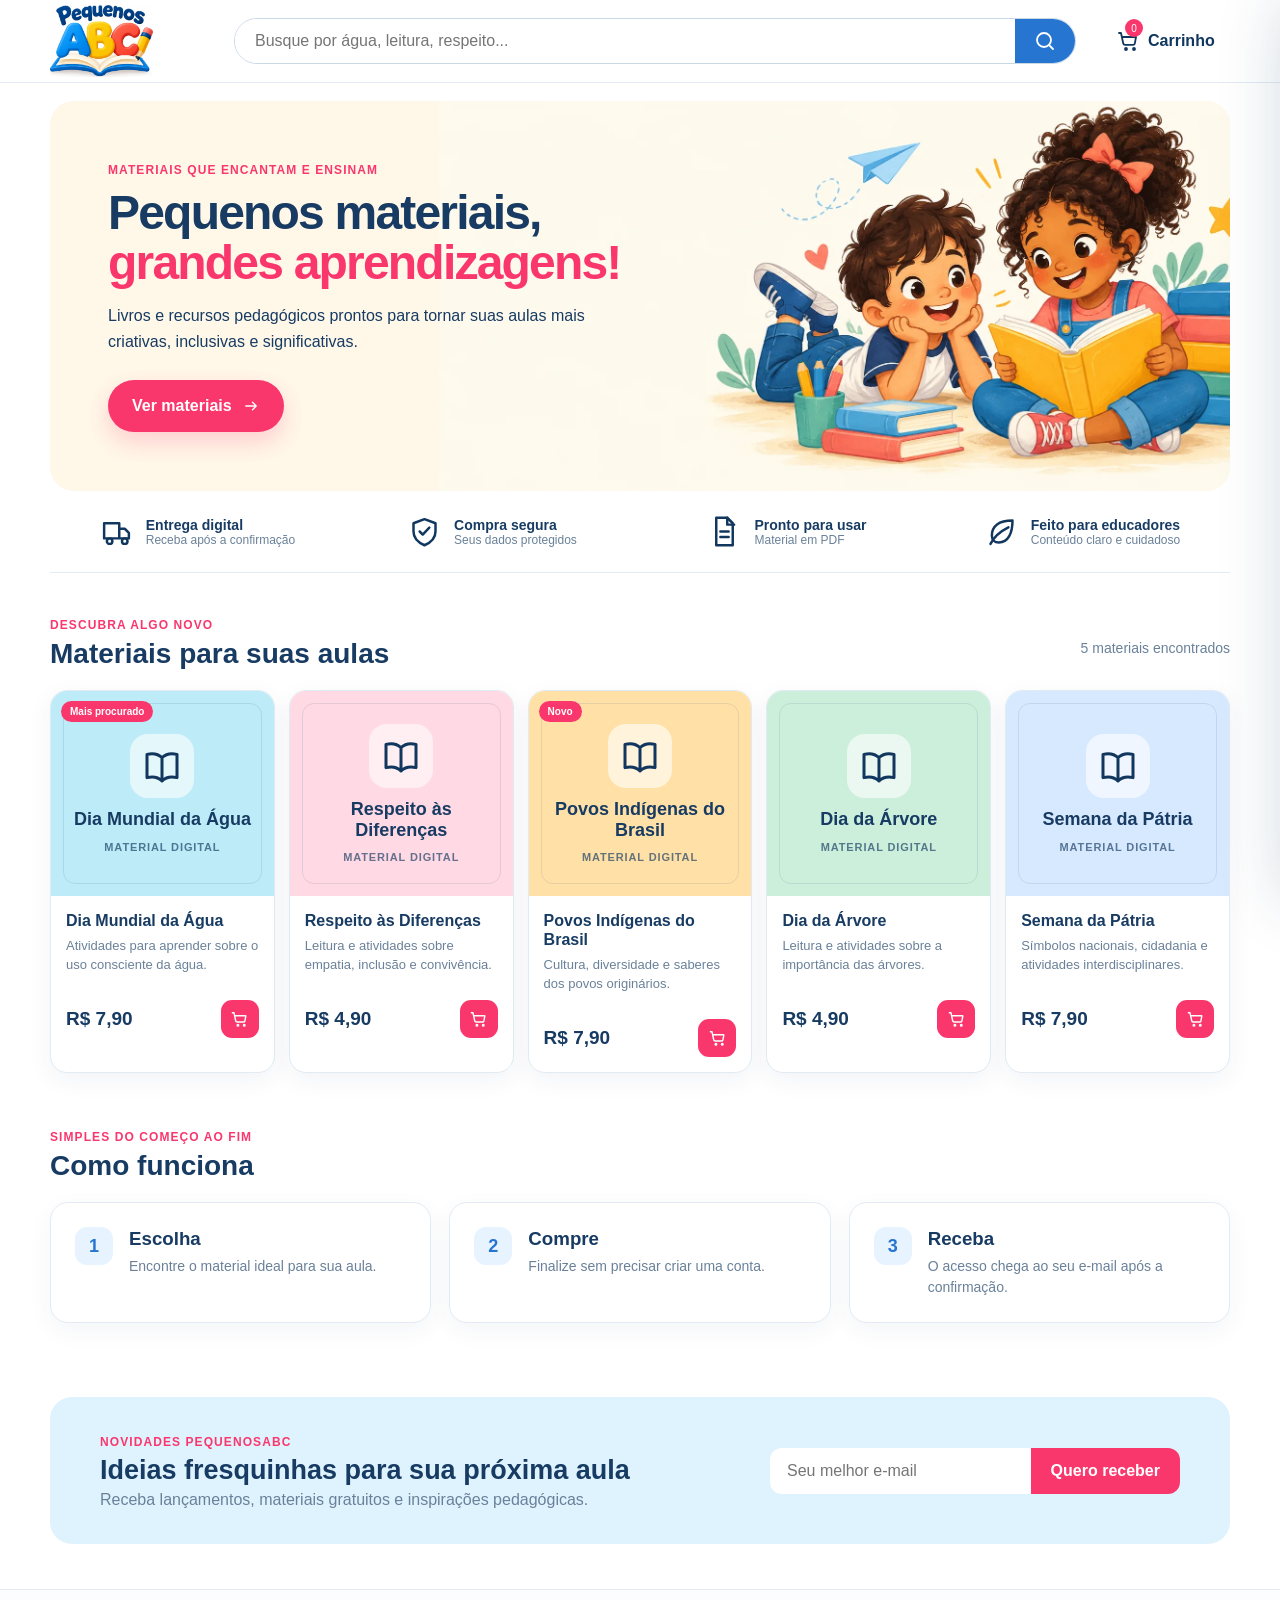
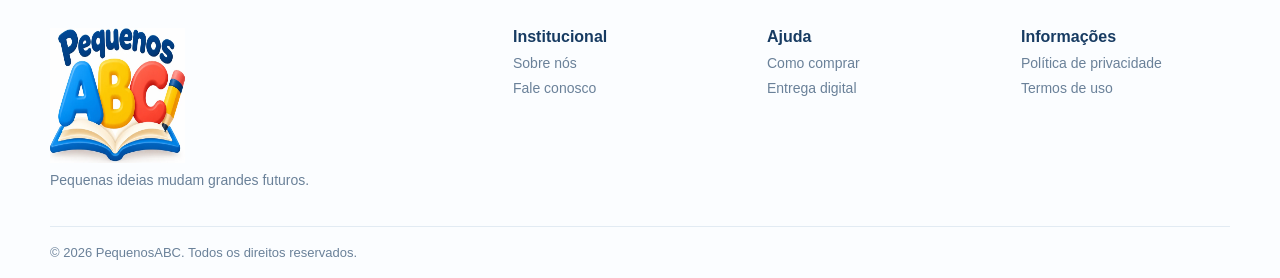
==== index.html @ 8a4f2274 "Melhora experiência da loja e prepara futuras áreas" ====
<!doctype html>
<html lang="pt-BR">
<head>
  <meta charset="utf-8">
  <meta name="viewport" content="width=device-width, initial-scale=1">
  <meta name="theme-color" content="#ffffff">
  <meta name="description" content="Materiais pedagógicos digitais prontos para transformar suas aulas com criatividade e significado.">
  <meta property="og:title" content="PequenosABC | Materiais pedagógicos">
  <meta property="og:description" content="Recursos digitais feitos com carinho para educadores e pequenos aprendizes.">
  <meta property="og:image" content="assets/hero-pequenosabc.webp">
  <title>PequenosABC | Materiais pedagógicos</title>
  <link rel="icon" href="assets/pequenosabc-logo.webp">
  <link rel="preload" href="assets/hero-pequenosabc.webp" as="image" type="image/webp">
  <link rel="stylesheet" href="css/style.css">
  <script src="js/cart.js" defer></script>
  <script src="js/script.js" defer></script>
</head>
<body data-root=".">
  <a class="skip-link" href="#materiais">Ir para os materiais</a>
  <header class="header">
    <div class="shell header-main">
      <a class="brand-link" href="index.html" aria-label="PequenosABC — página inicial"><img class="logo" src="assets/pequenosabc-logo.webp" alt="PequenosABC" width="120" height="72"></a>
      <form class="search" id="search-form" role="search"><input id="search" type="search" autocomplete="off" placeholder="Busque por água, leitura, respeito..." aria-label="Pesquisar produtos"><button aria-label="Pesquisar"><svg aria-hidden="true"><use href="assets/icons.svg#search"/></svg></button></form>
      <button class="cart" type="button" data-cart-open aria-label="Abrir carrinho"><svg aria-hidden="true"><use href="assets/icons.svg#cart"/></svg><span data-cart-count>0</span><b>Carrinho</b></button>
    </div>
  </header>
  <main>
    <section class="hero shell reveal"><div class="hero-copy"><span>Materiais que encantam e ensinam</span><h1>Pequenos materiais,<br><em>grandes aprendizagens!</em></h1><p>Livros e recursos pedagógicos prontos para tornar suas aulas mais criativas, inclusivas e significativas.</p><a class="primary" href="#materiais">Ver materiais <svg aria-hidden="true"><use href="assets/icons.svg#arrow"/></svg></a></div><img src="assets/hero-pequenosabc.webp" alt="Crianças lendo e aprendendo juntas" width="900" height="585"></section>
    <section class="trust shell reveal" aria-label="Vantagens"><article><svg aria-hidden="true"><use href="assets/icons.svg#delivery"/></svg><div><b>Entrega digital</b><small>Receba após a confirmação</small></div></article><article><svg aria-hidden="true"><use href="assets/icons.svg#shield"/></svg><div><b>Compra segura</b><small>Seus dados protegidos</small></div></article><article><svg aria-hidden="true"><use href="assets/icons.svg#file"/></svg><div><b>Pronto para usar</b><small>Material em PDF</small></div></article><article><svg aria-hidden="true"><use href="assets/icons.svg#leaf"/></svg><div><b>Feito para educadores</b><small>Conteúdo claro e cuidadoso</small></div></article></section>
    <section class="catalog shell reveal" id="materiais">
      <div class="section-head"><div><span>Descubra algo novo</span><h2>Materiais para suas aulas</h2></div><p id="result-count" aria-live="polite"></p></div>
      <div class="products products-loading" id="product-list" aria-busy="true"><div class="skeleton"></div><div class="skeleton"></div><div class="skeleton"></div><div class="skeleton"></div><div class="skeleton"></div></div>
      <div class="empty" id="empty" hidden><svg aria-hidden="true"><use href="assets/icons.svg#search"/></svg><h3>Nenhum material encontrado</h3><p>Tente pesquisar usando outro tema.</p><button class="text-button" id="clear-search" type="button">Limpar pesquisa</button></div>
    </section>
    <section class="how-it-works shell reveal" aria-labelledby="como-funciona"><div class="section-head"><div><span>Simples do começo ao fim</span><h2 id="como-funciona">Como funciona</h2></div></div><div class="steps"><article><strong>1</strong><div><h3>Escolha</h3><p>Encontre o material ideal para sua aula.</p></div></article><article><strong>2</strong><div><h3>Compre</h3><p>Finalize sem precisar criar uma conta.</p></div></article><article><strong>3</strong><div><h3>Receba</h3><p>O acesso chega ao seu e-mail após a confirmação.</p></div></article></div></section>
    <section class="newsletter shell reveal"><div><span>Novidades PequenosABC</span><h2>Ideias fresquinhas para sua próxima aula</h2><p>Receba lançamentos, materiais gratuitos e inspirações pedagógicas.</p></div><form id="newsletter-form"><label class="sr-only" for="email">Seu e-mail</label><input id="email" type="email" placeholder="Seu melhor e-mail" required><button>Quero receber</button></form></section>
  </main>
  <footer><div class="shell footer"><div class="footer-brand"><img src="assets/pequenosabc-logo.webp" alt="PequenosABC" width="135" height="135"><p>Pequenas ideias mudam grandes futuros.</p></div><div><b>Institucional</b><a href="pages/sobre.html">Sobre nós</a><a href="pages/contato.html">Fale conosco</a></div><div><b>Ajuda</b><a href="pages/como-comprar.html">Como comprar</a><a href="pages/entrega.html">Entrega digital</a></div><div><b>Informações</b><a href="pages/privacidade.html">Política de privacidade</a><a href="pages/termos.html">Termos de uso</a></div></div><div class="shell copyright">© 2026 PequenosABC. Todos os direitos reservados.</div></footer>
</body>
</html>
---- css/style.css ----
:root{--navy:#11375f;--pink:#fa376d;--blue:#2675d1;--text:#173b62;--muted:#6a8199;--line:#e2ebf3;--shadow:0 14px 40px rgba(17,55,95,.09)}*{box-sizing:border-box}html{scroll-behavior:smooth}body{margin:0;color:var(--text);background:#fff;font:16px "Trebuchet MS",Arial,sans-serif}a{color:inherit;text-decoration:none}button,input{font:inherit}.shell{width:min(1180px,calc(100% - 40px));margin-inline:auto}svg{width:24px;height:24px;fill:none;stroke:currentColor;stroke-width:1.8;stroke-linecap:round;stroke-linejoin:round}.sr-only{position:absolute;width:1px;height:1px;overflow:hidden;clip:rect(0,0,0,0)}.header{position:sticky;top:0;z-index:20;background:rgba(255,255,255,.96);border-bottom:1px solid var(--line);backdrop-filter:blur(12px)}.header-main{height:82px;display:grid;grid-template-columns:150px 1fr 120px;align-items:center;gap:34px}.header-main.simple{grid-template-columns:1fr auto}.logo{display:block;width:120px;height:72px;object-fit:contain;object-position:left center}.search{height:46px;display:flex;overflow:hidden;border:1px solid #cad8e6;border-radius:99px;transition:.2s}.search:focus-within{border-color:var(--blue);box-shadow:0 0 0 4px rgba(38,117,209,.1)}.search input{min-width:0;flex:1;border:0;outline:0;padding:0 20px;color:var(--text)}.search button{width:60px;border:0;color:#fff;background:var(--blue);display:grid;place-items:center}.cart{position:relative;border:0;background:none;color:var(--navy);display:flex;align-items:center;gap:8px}.cart span{position:absolute;top:-9px;left:15px;display:grid;place-items:center;min-width:18px;height:18px;border-radius:99px;color:#fff;background:var(--pink);font-size:10px}.mobile-menu{display:none;border:0;background:none}.header nav{background:#f6faff}.header nav .shell{height:48px;display:flex;align-items:center}.header nav a{display:flex;align-items:center;gap:7px;padding:8px 14px;border-radius:11px;font-weight:700;font-size:14px}.header nav a.active{background:#e3f1ff}.header nav svg{width:19px}.hero{position:relative;height:390px;margin-top:18px;overflow:hidden;border-radius:24px;background:#fff8e9;display:flex;align-items:center}.hero-copy{position:relative;z-index:2;width:54%;padding-left:58px}.hero-copy>span,.section-head>div>span,.newsletter>div>span,.kicker{color:var(--pink);font-size:12px;font-weight:800;letter-spacing:.09em;text-transform:uppercase}.hero h1{font-size:48px;line-height:1.03;letter-spacing:-1.8px;margin:10px 0 16px}.hero h1 em{color:var(--pink);font-style:normal}.hero p{max-width:530px;line-height:1.6;margin-bottom:25px}.hero>img{position:absolute;right:0;width:67%;height:100%;object-fit:cover}.primary{display:inline-flex;align-items:center;gap:10px;padding:14px 24px;border-radius:99px;color:#fff;background:var(--pink);font-weight:800;box-shadow:0 10px 24px rgba(250,55,109,.22);transition:.2s}.primary:hover{transform:translateY(-2px);box-shadow:0 14px 28px rgba(250,55,109,.3)}.primary svg{width:18px}.trust{display:grid;grid-template-columns:repeat(4,1fr);padding:24px 0;border-bottom:1px solid var(--line)}.trust article{display:flex;align-items:center;justify-content:center;gap:13px}.trust article>svg{width:33px;height:33px;color:var(--navy)}.trust article div{display:flex;flex-direction:column}.trust b{font-size:14px}.trust small{font-size:12px;color:var(--muted)}.catalog{padding:42px 0}.section-head{display:flex;align-items:end;justify-content:space-between;margin-bottom:20px}.section-head h2{font-size:28px;margin:5px 0 0}.section-head p{color:var(--muted);font-size:14px}.products{display:grid;grid-template-columns:repeat(5,1fr);gap:14px}.product-card{overflow:hidden;border:1px solid var(--line);border-radius:17px;background:#fff;box-shadow:0 7px 25px rgba(17,55,95,.06);transition:.25s}.product-card:hover{transform:translateY(-6px);box-shadow:var(--shadow);border-color:#ceddeb}.product-cover{position:relative;height:205px;padding:28px 16px;display:flex;flex-direction:column;align-items:center;justify-content:center;text-align:center;gap:11px;background:var(--cover)}.product-cover:after{content:"";position:absolute;inset:12px;border:1px solid rgba(17,55,95,.1);border-radius:12px;pointer-events:none}.cover-art{width:64px;height:64px;border-radius:18px;display:grid;place-items:center;color:var(--navy);background:rgba(255,255,255,.6)}.cover-art svg{width:40px;height:40px}.product-cover>strong{position:relative;z-index:1;font-size:18px;line-height:1.15}.badge{position:absolute;z-index:2;left:10px;top:10px;padding:5px 9px;border-radius:99px;color:#fff;background:var(--pink);font-size:10px;font-weight:800}.product-info{padding:15px}.product-info h3{font-size:16px;line-height:1.2;margin:0 0 7px}.product-info p{min-height:50px;color:var(--muted);font-size:13px;line-height:1.45;margin:0}.product-info>div{display:flex;justify-content:space-between;align-items:center;margin-top:13px}.product-info>div>strong{font-size:19px}.add{width:38px;height:38px;border-radius:11px;display:grid;place-items:center;color:#fff;background:var(--pink);transition:.2s}.add:hover{transform:scale(1.08)}.add svg{width:19px}.empty{text-align:center;padding:50px;color:var(--muted)}.empty>svg{width:42px;height:42px}.newsletter{margin-top:22px;margin-bottom:45px;padding:35px 50px;border-radius:22px;background:#dff3ff;display:flex;align-items:center;justify-content:space-between;gap:30px}.newsletter h2{font-size:27px;margin:5px 0}.newsletter p{margin:0;color:var(--muted)}.newsletter form{display:flex;min-width:410px}.newsletter input{flex:1;min-width:0;border:0;padding:14px 17px;border-radius:12px 0 0 12px;outline:0}.newsletter button{border:0;padding:0 20px;border-radius:0 12px 12px 0;background:var(--pink);color:#fff;font-weight:800}footer{border-top:1px solid var(--line);background:#fbfdff}.footer{padding:38px 0;display:grid;grid-template-columns:2fr repeat(3,1fr);gap:45px}.footer>div{display:flex;flex-direction:column;gap:9px}.footer a,.footer p{margin:0;color:var(--muted);font-size:14px}.footer-brand img{width:135px}.copyright{padding:18px 0;border-top:1px solid var(--line);color:var(--muted);font-size:13px}.back{display:flex;align-items:center;gap:8px;font-weight:700}.back svg{transform:rotate(180deg);width:19px}.product-page{padding-bottom:65px}.loading{padding:80px;text-align:center;color:var(--muted)}.breadcrumb{display:flex;gap:9px;align-items:center;padding:24px 0;color:var(--muted);font-size:13px}.product-detail{display:grid;grid-template-columns:1fr 1.05fr;gap:60px;align-items:center}.detail-cover{aspect-ratio:1.25;padding:40px;border-radius:25px;background:var(--cover);display:flex;flex-direction:column;align-items:center;justify-content:center;text-align:center;box-shadow:var(--shadow)}.detail-cover>span:not(.cover-art){margin-top:16px;font-size:12px;text-transform:uppercase;letter-spacing:.09em;font-weight:800}.detail-cover h1{font-size:35px;line-height:1.08;margin:8px}.detail-copy>h1{font-size:42px;line-height:1.08;margin:8px 0 15px}.detail-copy>p{color:#4c6882;line-height:1.65}.price{display:flex;align-items:baseline;gap:12px;margin:26px 0 15px}.price del,.price small{color:var(--muted)}.price strong{font-size:34px}.buy{width:100%;height:55px;border:0;border-radius:14px;color:#fff;background:var(--pink);font-weight:800;display:flex;align-items:center;justify-content:center;gap:10px;transition:.2s}.buy:hover{filter:brightness(.95);transform:translateY(-2px)}.safe{display:flex;align-items:center;justify-content:center;gap:8px;font-size:13px!important}.safe svg{width:18px}.product-content{display:grid;grid-template-columns:1fr 370px;gap:30px;margin-top:55px}.product-content article,.product-content aside{padding:28px;border:1px solid var(--line);border-radius:20px}.product-content h2,.product-content h3{margin-top:0}.product-content article>p{color:var(--muted);line-height:1.6}.product-content ul{list-style:none;padding:0;display:grid;grid-template-columns:1fr 1fr;gap:14px}.product-content li{display:flex;align-items:center;gap:8px}.product-content li svg{width:20px;color:#15925d}.product-content aside p{display:flex;align-items:center;gap:12px;padding-top:12px;border-top:1px solid var(--line)}.product-content aside p>svg{color:var(--blue)}.product-content aside p>span{display:flex;flex-direction:column}.product-content aside small{color:var(--muted)}.legal{max-width:820px;padding-top:55px;padding-bottom:80px}.legal h1{font-size:42px;margin-bottom:12px}.legal h2{margin-top:32px}.legal p,.legal li{font-size:16px;line-height:1.8;color:#4c6882}
@media(max-width:900px){.header-main{grid-template-columns:1fr auto auto;height:auto;padding:12px 0}.logo{width:104px;height:66px}.search{grid-column:1/-1;order:4;width:100%;margin-top:2px}.cart b{display:none}.mobile-menu{display:block}.header nav{display:none}.hero{height:475px;align-items:flex-start}.hero-copy{width:100%;padding:34px 26px}.hero h1{font-size:38px}.hero p{max-width:70%}.hero>img{width:100%;height:57%;top:auto;bottom:0}.trust{grid-template-columns:1fr 1fr;gap:20px}.products{grid-template-columns:repeat(3,1fr)}.newsletter{align-items:flex-start;flex-direction:column}.newsletter form{width:100%;min-width:0}.footer{grid-template-columns:1.5fr 1fr 1fr}.product-detail{gap:30px}.product-content{grid-template-columns:1fr}}
@media(max-width:600px){.shell{width:calc(100% - 28px)}.logo{width:88px;height:60px}.hero{height:520px;border-radius:18px}.hero-copy{padding:28px 22px}.hero h1{font-size:34px}.hero p{max-width:100%;font-size:15px}.hero>img{height:48%;object-position:70%}.trust{padding:20px 0}.trust article{justify-content:flex-start}.trust small{display:none}.products{display:flex;overflow-x:auto;scroll-snap-type:x mandatory;padding:3px 3px 16px}.product-card{min-width:225px;scroll-snap-align:start}.section-head h2{font-size:24px}.newsletter{padding:28px 22px}.newsletter form{flex-direction:column;gap:8px}.newsletter input,.newsletter button{height:48px;border-radius:12px}.footer{grid-template-columns:1fr 1fr;gap:28px}.footer-brand{grid-column:1/-1}.product-detail{grid-template-columns:1fr}.detail-copy>h1{font-size:34px}.product-content ul{grid-template-columns:1fr}.legal h1{font-size:34px}}
@media(max-width:900px){.header-main:not(.simple){grid-template-columns:1fr auto}}

/* Experiência e acessibilidade */
:focus-visible{outline:3px solid rgba(38,117,209,.38);outline-offset:3px}.skip-link{position:fixed;z-index:100;top:10px;left:10px;padding:10px 14px;border-radius:10px;background:var(--navy);color:#fff;transform:translateY(-150%)}.skip-link:focus{transform:none}.brand-link{width:max-content}.search input[type=search]::-webkit-search-cancel-button{cursor:pointer}.text-button{border:0;background:none;color:var(--blue);font-weight:800;cursor:pointer}.cover-type{position:relative;z-index:1;color:rgba(17,55,95,.65);font-size:11px;font-weight:800;letter-spacing:.08em;text-transform:uppercase}.add{border:0;cursor:pointer}.product-header{grid-template-columns:150px 1fr 120px}.product-header .back{justify-self:start}.product-error{min-height:55vh}.product-loading{display:grid;grid-template-columns:1fr 1fr;gap:60px;padding-top:70px}.product-loading .skeleton{height:470px}

/* Carregamento */
.products-loading .skeleton{height:375px;border-radius:17px}.skeleton{background:linear-gradient(100deg,#edf3f8 30%,#f8fbfd 50%,#edf3f8 70%);background-size:240% 100%;animation:shimmer 1.2s infinite}@keyframes shimmer{to{background-position-x:-240%}}

/* Passos da compra */
.how-it-works{padding:12px 0 52px}.steps{display:grid;grid-template-columns:repeat(3,1fr);gap:18px}.steps article{display:flex;gap:16px;align-items:flex-start;padding:24px;border:1px solid var(--line);border-radius:18px;background:#fff;box-shadow:0 8px 24px rgba(17,55,95,.05)}.steps article>strong{flex:0 0 38px;height:38px;display:grid;place-items:center;border-radius:12px;background:#e7f3ff;color:var(--blue);font-size:18px}.steps h3{margin:1px 0 6px}.steps p{margin:0;color:var(--muted);font-size:14px;line-height:1.5}

/* Carrinho */
.cart{cursor:pointer}.cart-overlay{position:fixed;z-index:39;inset:0;background:rgba(9,31,53,.42);opacity:0;visibility:hidden;transition:.25s}.cart-drawer{position:fixed;z-index:40;inset:0 0 0 auto;width:min(430px,100%);display:grid;grid-template-rows:auto 1fr auto;background:#fff;box-shadow:-20px 0 60px rgba(17,55,95,.18);transform:translateX(105%);transition:transform .3s ease}.cart-drawer.open{transform:none}.cart-drawer.open+.toast{}.cart-open{overflow:hidden}.cart-open .cart-overlay{opacity:1;visibility:visible}.cart-drawer>header{display:flex;align-items:center;justify-content:space-between;padding:24px;border-bottom:1px solid var(--line)}.cart-drawer>header span{color:var(--pink);font-size:11px;font-weight:800;letter-spacing:.09em;text-transform:uppercase}.cart-drawer h2{margin:4px 0 0;font-size:23px}.cart-drawer>header button,.cart-item>button{border:0;background:none;color:var(--muted);cursor:pointer}.cart-items{overflow:auto;padding:8px 24px}.cart-item{display:grid;grid-template-columns:64px 1fr 30px;gap:13px;align-items:center;padding:16px 0;border-bottom:1px solid var(--line)}.cart-item>a{height:70px;display:grid;place-items:center;border-radius:12px;background:var(--cover)}.cart-item>a svg{width:31px}.cart-item>div{display:flex;flex-direction:column;gap:4px}.cart-item span{color:var(--muted);font-size:12px}.cart-item b{font-size:15px}.cart-item>button svg{width:19px}.cart-summary{padding:22px 24px;border-top:1px solid var(--line);background:#fbfdff}.cart-summary>div{display:flex;justify-content:space-between;align-items:center;margin-bottom:15px}.cart-summary strong{font-size:23px}.checkout-button{width:100%;height:50px;border:0;border-radius:13px;background:#dce5ed;color:#70849a;font-weight:800}.cart-summary small{display:block;margin-top:10px;color:var(--muted);line-height:1.4;text-align:center}.cart-empty{height:100%;display:flex;flex-direction:column;align-items:center;justify-content:center;text-align:center;color:var(--muted)}.cart-empty>svg{width:48px;height:48px}.cart-empty h3{color:var(--text);margin:16px 0 4px}.cart-empty p{margin:0 0 18px}.cart-empty button{border:0;border-radius:12px;padding:11px 17px;background:#e7f3ff;color:var(--blue);font-weight:800;cursor:pointer}.toast{position:fixed;z-index:50;left:50%;bottom:24px;padding:12px 18px;border-radius:99px;background:var(--navy);color:#fff;font-size:14px;font-weight:700;box-shadow:var(--shadow);opacity:0;transform:translate(-50%,20px);pointer-events:none;transition:.25s}.toast.show{opacity:1;transform:translate(-50%,0)}

/* Movimento sutil */
.reveal{opacity:0;transform:translateY(18px);transition:opacity .55s ease,transform .55s ease}.reveal.revealed{opacity:1;transform:none}.product-card .cover-art{transition:transform .28s ease}.product-card:hover .cover-art{transform:rotate(-3deg) scale(1.06)}

@media(max-width:900px){.product-header{grid-template-columns:1fr auto auto}.steps{grid-template-columns:1fr}.product-loading{grid-template-columns:1fr;gap:24px}.product-loading .skeleton{height:320px}}
@media(max-width:600px){.product-header{grid-template-columns:1fr auto}.product-header .back{display:none}.steps article{padding:20px}.cart-drawer>header,.cart-summary{padding:20px}.cart-items{padding:6px 20px}.toast{width:calc(100% - 36px);text-align:center}.products-loading .skeleton:nth-child(n+3){display:none}}
@media(prefers-reduced-motion:reduce){html{scroll-behavior:auto}.reveal{opacity:1;transform:none}.skeleton{animation:none}.primary,.product-card,.add,.cart-drawer,.cart-overlay,.toast{transition:none}}
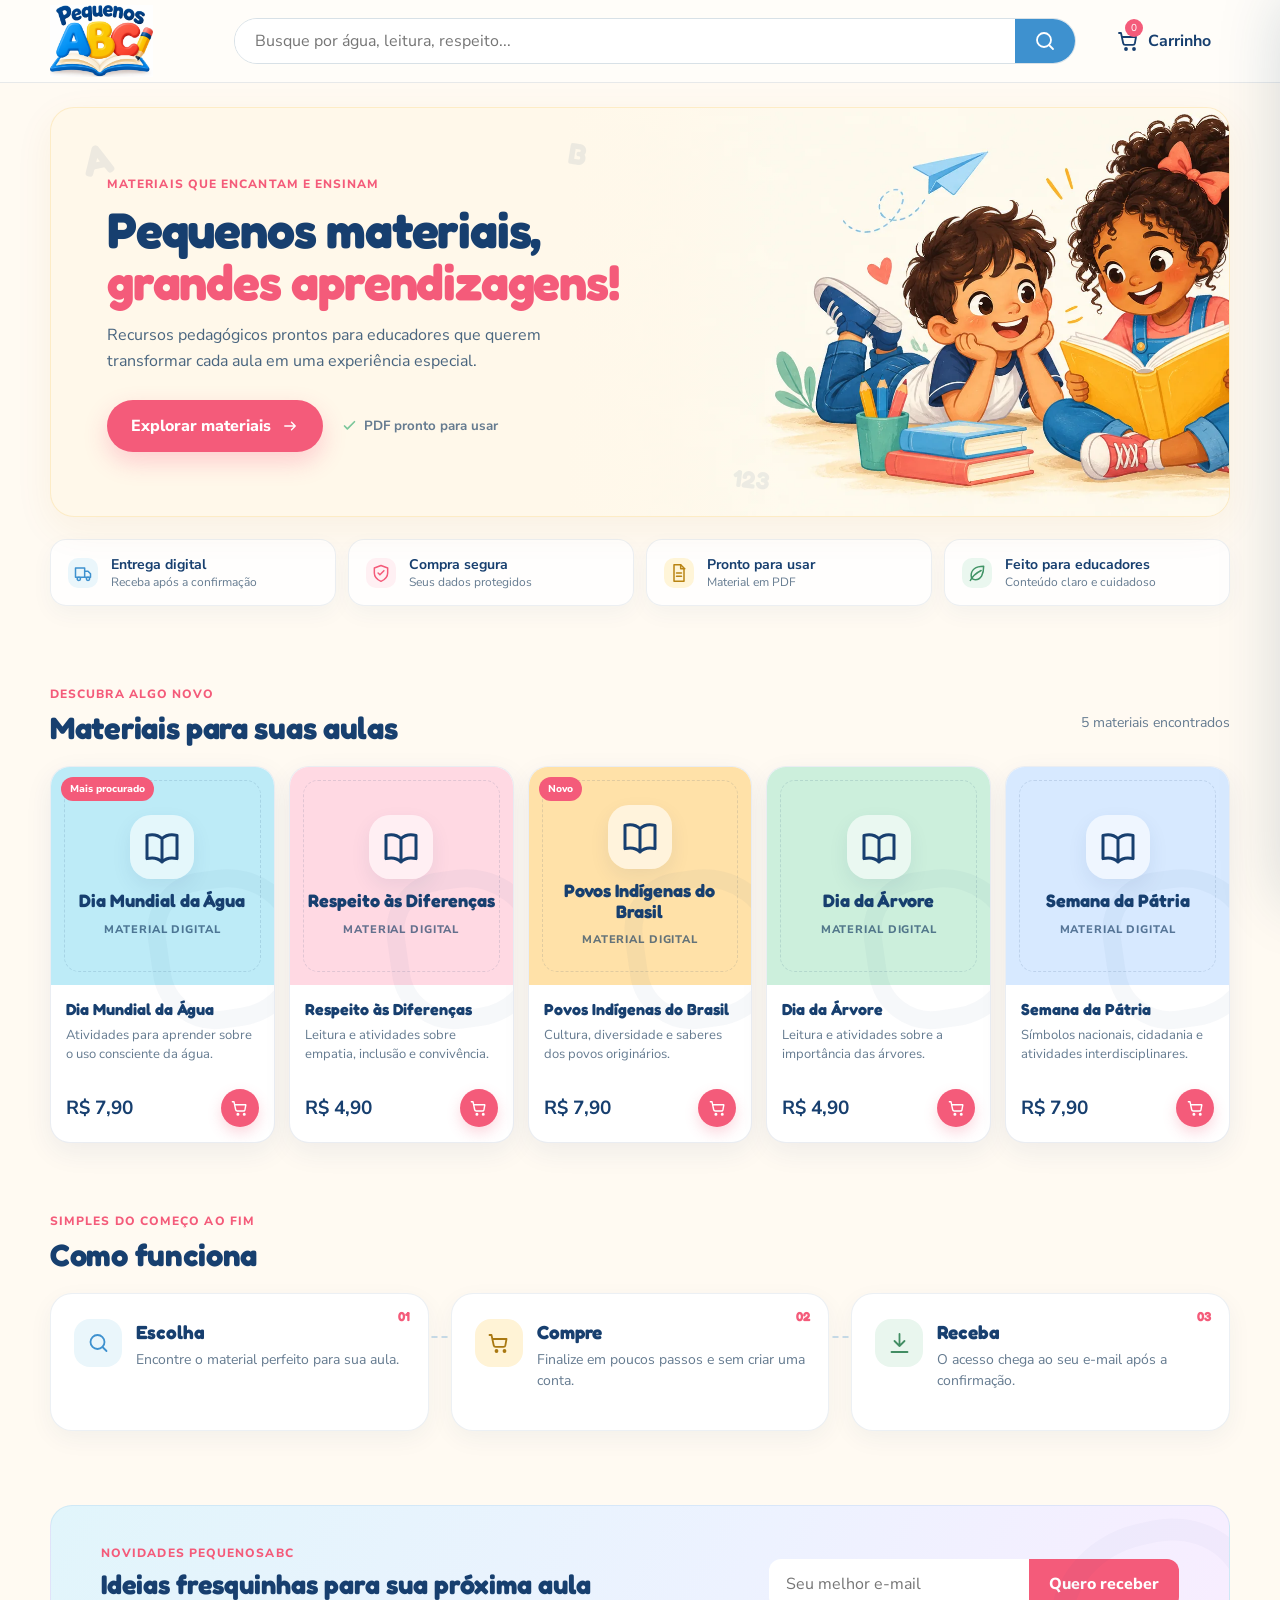
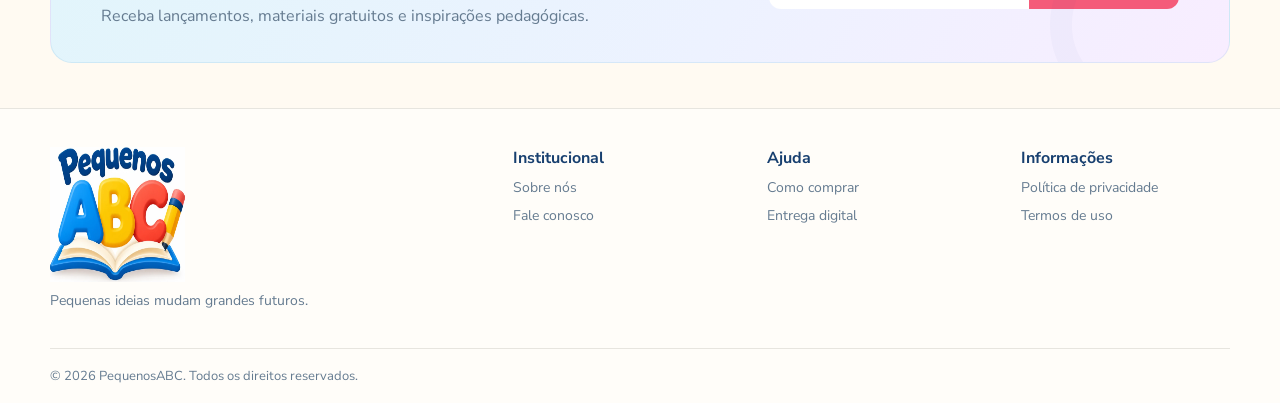
==== commit 0ca60a10: "Aplica identidade visual acolhedora ao PequenosABC" ====
--- a/index.html
+++ b/index.html
@@ -3,7 +3,7 @@
 <head>
   <meta charset="utf-8">
   <meta name="viewport" content="width=device-width, initial-scale=1">
-  <meta name="theme-color" content="#ffffff">
+  <meta name="theme-color" content="#fffaf2">
   <meta name="description" content="Materiais pedagógicos digitais prontos para transformar suas aulas com criatividade e significado.">
   <meta property="og:title" content="PequenosABC | Materiais pedagógicos">
   <meta property="og:description" content="Recursos digitais feitos com carinho para educadores e pequenos aprendizes.">
@@ -11,7 +11,7 @@
   <title>PequenosABC | Materiais pedagógicos</title>
   <link rel="icon" href="assets/pequenosabc-logo.webp">
   <link rel="preload" href="assets/hero-pequenosabc.webp" as="image" type="image/webp">
-  <link rel="stylesheet" href="css/style.css">
+  <link rel="preconnect" href="https://fonts.googleapis.com"><link rel="preconnect" href="https://fonts.gstatic.com" crossorigin><link href="https://fonts.googleapis.com/css2?family=Fredoka:wght@500;600;700&family=Nunito+Sans:wght@400;600;700;800&display=swap" rel="stylesheet"><link rel="stylesheet" href="css/style.css">
   <script src="js/cart.js" defer></script>
   <script src="js/script.js" defer></script>
 </head>
@@ -25,14 +25,14 @@
     </div>
   </header>
   <main>
-    <section class="hero shell reveal"><div class="hero-copy"><span>Materiais que encantam e ensinam</span><h1>Pequenos materiais,<br><em>grandes aprendizagens!</em></h1><p>Livros e recursos pedagógicos prontos para tornar suas aulas mais criativas, inclusivas e significativas.</p><a class="primary" href="#materiais">Ver materiais <svg aria-hidden="true"><use href="assets/icons.svg#arrow"/></svg></a></div><img src="assets/hero-pequenosabc.webp" alt="Crianças lendo e aprendendo juntas" width="900" height="585"></section>
+    <section class="hero shell reveal"><div class="hero-details" aria-hidden="true"><span>A</span><span>123</span><span>B</span></div><div class="hero-copy"><span>Materiais que encantam e ensinam</span><h1>Pequenos materiais,<br><em>grandes aprendizagens!</em></h1><p>Recursos pedagógicos prontos para educadores que querem transformar cada aula em uma experiência especial.</p><div class="hero-actions"><a class="primary" href="#materiais">Explorar materiais <svg aria-hidden="true"><use href="assets/icons.svg#arrow"/></svg></a><small><svg aria-hidden="true"><use href="assets/icons.svg#check"/></svg> PDF pronto para usar</small></div></div><img src="assets/hero-pequenosabc.webp" alt="Crianças lendo e aprendendo juntas" width="900" height="585"></section>
     <section class="trust shell reveal" aria-label="Vantagens"><article><svg aria-hidden="true"><use href="assets/icons.svg#delivery"/></svg><div><b>Entrega digital</b><small>Receba após a confirmação</small></div></article><article><svg aria-hidden="true"><use href="assets/icons.svg#shield"/></svg><div><b>Compra segura</b><small>Seus dados protegidos</small></div></article><article><svg aria-hidden="true"><use href="assets/icons.svg#file"/></svg><div><b>Pronto para usar</b><small>Material em PDF</small></div></article><article><svg aria-hidden="true"><use href="assets/icons.svg#leaf"/></svg><div><b>Feito para educadores</b><small>Conteúdo claro e cuidadoso</small></div></article></section>
     <section class="catalog shell reveal" id="materiais">
-      <div class="section-head"><div><span>Descubra algo novo</span><h2>Materiais para suas aulas</h2></div><p id="result-count" aria-live="polite"></p></div>
+      <div class="section-head"><div><span>Descubra algo novo</span><h2>Materiais para suas aulas</h2></div><p id="result-count" aria-live="polite"></p></div><p class="swipe-hint">Arraste para ver mais <svg aria-hidden="true"><use href="assets/icons.svg#arrow"/></svg></p>
       <div class="products products-loading" id="product-list" aria-busy="true"><div class="skeleton"></div><div class="skeleton"></div><div class="skeleton"></div><div class="skeleton"></div><div class="skeleton"></div></div>
       <div class="empty" id="empty" hidden><svg aria-hidden="true"><use href="assets/icons.svg#search"/></svg><h3>Nenhum material encontrado</h3><p>Tente pesquisar usando outro tema.</p><button class="text-button" id="clear-search" type="button">Limpar pesquisa</button></div>
     </section>
-    <section class="how-it-works shell reveal" aria-labelledby="como-funciona"><div class="section-head"><div><span>Simples do começo ao fim</span><h2 id="como-funciona">Como funciona</h2></div></div><div class="steps"><article><strong>1</strong><div><h3>Escolha</h3><p>Encontre o material ideal para sua aula.</p></div></article><article><strong>2</strong><div><h3>Compre</h3><p>Finalize sem precisar criar uma conta.</p></div></article><article><strong>3</strong><div><h3>Receba</h3><p>O acesso chega ao seu e-mail após a confirmação.</p></div></article></div></section>
+    <section class="how-it-works shell reveal" aria-labelledby="como-funciona"><div class="section-head"><div><span>Simples do começo ao fim</span><h2 id="como-funciona">Como funciona</h2></div></div><div class="steps"><article><span class="step-icon"><svg aria-hidden="true"><use href="assets/icons.svg#search"/></svg></span><strong>01</strong><div><h3>Escolha</h3><p>Encontre o material perfeito para sua aula.</p></div></article><article><span class="step-icon"><svg aria-hidden="true"><use href="assets/icons.svg#cart"/></svg></span><strong>02</strong><div><h3>Compre</h3><p>Finalize em poucos passos e sem criar uma conta.</p></div></article><article><span class="step-icon"><svg aria-hidden="true"><use href="assets/icons.svg#download"/></svg></span><strong>03</strong><div><h3>Receba</h3><p>O acesso chega ao seu e-mail após a confirmação.</p></div></article></div></section>
     <section class="newsletter shell reveal"><div><span>Novidades PequenosABC</span><h2>Ideias fresquinhas para sua próxima aula</h2><p>Receba lançamentos, materiais gratuitos e inspirações pedagógicas.</p></div><form id="newsletter-form"><label class="sr-only" for="email">Seu e-mail</label><input id="email" type="email" placeholder="Seu melhor e-mail" required><button>Quero receber</button></form></section>
   </main>
   <footer><div class="shell footer"><div class="footer-brand"><img src="assets/pequenosabc-logo.webp" alt="PequenosABC" width="135" height="135"><p>Pequenas ideias mudam grandes futuros.</p></div><div><b>Institucional</b><a href="pages/sobre.html">Sobre nós</a><a href="pages/contato.html">Fale conosco</a></div><div><b>Ajuda</b><a href="pages/como-comprar.html">Como comprar</a><a href="pages/entrega.html">Entrega digital</a></div><div><b>Informações</b><a href="pages/privacidade.html">Política de privacidade</a><a href="pages/termos.html">Termos de uso</a></div></div><div class="shell copyright">© 2026 PequenosABC. Todos os direitos reservados.</div></footer>
--- a/css/style.css
+++ b/css/style.css
@@ -21,3 +21,20 @@
 @media(max-width:900px){.product-header{grid-template-columns:1fr auto auto}.steps{grid-template-columns:1fr}.product-loading{grid-template-columns:1fr;gap:24px}.product-loading .skeleton{height:320px}}
 @media(max-width:600px){.product-header{grid-template-columns:1fr auto}.product-header .back{display:none}.steps article{padding:20px}.cart-drawer>header,.cart-summary{padding:20px}.cart-items{padding:6px 20px}.toast{width:calc(100% - 36px);text-align:center}.products-loading .skeleton:nth-child(n+3){display:none}}
 @media(prefers-reduced-motion:reduce){html{scroll-behavior:auto}.reveal{opacity:1;transform:none}.skeleton{animation:none}.primary,.product-card,.add,.cart-drawer,.cart-overlay,.toast{transition:none}}
+
+/* Identidade visual PequenosABC */
+:root{--navy:#173f6f;--pink:#f45b7a;--blue:#3e91cf;--sky:#72c7e8;--yellow:#f6c85f;--green:#7bc69a;--lilac:#b9a4e7;--cream:#fff8ea;--paper:#fffaf2;--text:#173f6f;--muted:#657b90;--line:#e7e5df;--shadow:0 16px 42px rgba(23,63,111,.11)}
+body{background:var(--paper);font-family:"Nunito Sans",Arial,sans-serif}h1,h2,h3,.product-cover>strong,.price strong{font-family:"Fredoka","Nunito Sans",sans-serif}.header{background:rgba(255,253,249,.94);border-color:rgba(23,63,111,.1)}.search{background:#fff;border-color:#d8e1e7}.search button{background:var(--blue)}
+
+.hero{height:410px;margin-top:24px;background:var(--cream);border:1px solid rgba(246,200,95,.26);box-shadow:0 12px 38px rgba(164,119,33,.07)}.hero-copy{width:51%;padding-left:56px}.hero h1{font-size:50px;letter-spacing:-1.2px}.hero p{max-width:500px;color:#49657f}.hero>img{width:56%;object-position:center}.hero:after{content:"";position:absolute;z-index:1;top:0;bottom:0;left:43%;width:19%;background:linear-gradient(90deg,var(--cream),rgba(255,248,234,.76),transparent);pointer-events:none}.hero-details{position:absolute;z-index:3;inset:0;pointer-events:none}.hero-details span{position:absolute;font-family:"Fredoka",sans-serif;font-weight:700;color:var(--navy);opacity:.075}.hero-details span:nth-child(1){top:25px;left:31px;font-size:42px;transform:rotate(-12deg)}.hero-details span:nth-child(2){right:39%;bottom:22px;font-size:24px;transform:rotate(7deg)}.hero-details span:nth-child(3){left:44%;top:28px;font-size:30px;transform:rotate(9deg)}.hero-actions{display:flex;align-items:center;gap:18px}.hero-actions small{display:flex;align-items:center;gap:6px;color:var(--muted);font-weight:700}.hero-actions small svg{width:17px;color:var(--green);stroke-width:2.4}
+
+.trust{gap:12px;padding:22px 0 28px;border:0}.trust article{justify-content:flex-start;padding:15px 17px;border:1px solid rgba(23,63,111,.08);border-radius:16px;background:rgba(255,255,255,.8);box-shadow:0 8px 22px rgba(23,63,111,.045)}.trust article>svg{width:30px;height:30px;padding:5px;border-radius:10px;background:#eaf6fb;color:var(--blue)}.trust article:nth-child(2)>svg{background:#fff0f3;color:var(--pink)}.trust article:nth-child(3)>svg{background:#fff5d8;color:#b98412}.trust article:nth-child(4)>svg{background:#eaf7ef;color:#419466}
+
+.catalog{padding-top:48px}.section-head h2{font-size:31px;letter-spacing:-.3px}.section-head>div>span,.hero-copy>span,.newsletter>div>span,.kicker{color:var(--pink)}.product-card{border-color:rgba(23,63,111,.09);border-radius:20px;box-shadow:0 9px 28px rgba(23,63,111,.07)}.product-card:hover{transform:translateY(-5px) rotate(.15deg);box-shadow:0 18px 38px rgba(23,63,111,.13)}.product-cover{height:218px}.product-cover:before{content:"";position:absolute;right:-34px;bottom:-42px;width:122px;height:122px;border:18px solid var(--navy);border-radius:42% 58% 55% 45%;opacity:.035;transform:rotate(-8deg)}.product-cover:after{inset:13px;border-style:dashed;border-color:rgba(23,63,111,.13);border-radius:15px}.cover-art{border-radius:21px;box-shadow:0 8px 20px rgba(23,63,111,.08)}.add{border-radius:50%;box-shadow:0 6px 14px rgba(244,91,122,.24)}.swipe-hint{display:none}
+
+.how-it-works{position:relative;padding-top:24px}.steps{position:relative;gap:22px}.steps:before{content:"";position:absolute;top:43px;left:17%;right:17%;border-top:2px dashed rgba(62,145,207,.28)}.steps article{position:relative;display:grid;grid-template-columns:auto 1fr;column-gap:14px;padding:25px 23px 23px;border-color:rgba(23,63,111,.08);border-radius:22px}.steps article>strong{position:absolute;top:14px;right:18px;width:auto;height:auto;background:none;color:var(--pink);font:700 13px "Fredoka",sans-serif}.step-icon{grid-row:1/3;width:48px;height:48px;display:grid;place-items:center;border-radius:16px;background:#eaf6fb;color:var(--blue)}.steps article:nth-child(2) .step-icon{background:#fff3d6;color:#a97812}.steps article:nth-child(3) .step-icon{background:#e9f6ee;color:#428d63}.step-icon svg{width:25px}.steps h3{font-size:19px}.newsletter{position:relative;overflow:hidden;background:linear-gradient(120deg,#e1f5fb,#edf2ff 58%,#f8edff);border:1px solid rgba(62,145,207,.12)}.newsletter:after{content:"";position:absolute;right:-34px;bottom:-54px;width:170px;height:150px;border:22px solid var(--navy);border-radius:55% 45% 48% 52%;opacity:.025;transform:rotate(-12deg);pointer-events:none}footer{background:#fffdf9;border-color:var(--line)}
+
+.detail-cover{position:relative;overflow:hidden}.detail-cover:after{content:"";position:absolute;right:-46px;bottom:-56px;width:180px;height:180px;border:25px solid var(--navy);border-radius:46% 54% 58% 42%;opacity:.035;transform:rotate(-7deg)}.product-content article,.product-content aside{background:#fff;border-color:rgba(23,63,111,.09)}
+
+@media(max-width:900px){.hero{height:500px}.hero-copy{width:100%;padding:36px 30px}.hero h1{font-size:41px}.hero>img{width:100%;height:58%}.hero:after{top:37%;bottom:auto;left:0;width:100%;height:20%;background:linear-gradient(180deg,var(--cream),rgba(255,248,234,.7),transparent)}.hero-details span:nth-child(2){right:24px;bottom:16px}.trust{gap:12px}.steps:before{display:none}}
+@media(max-width:600px){.hero{height:545px;margin-top:14px}.hero-copy{padding:28px 22px}.hero h1{font-size:35px}.hero-actions{align-items:flex-start;flex-direction:column;gap:12px}.hero-actions small{font-size:12px}.hero>img{height:46%}.hero:after{top:45%;height:13%}.hero-details span:nth-child(1){display:none}.hero-details span:nth-child(3){left:auto;right:18px;top:18px}.trust{grid-template-columns:1fr 1fr;gap:9px;padding-top:14px}.trust article{padding:13px 11px;gap:9px}.trust article>svg{width:27px;height:27px}.trust b{font-size:12px}.catalog{padding-top:37px}.section-head{margin-bottom:8px}.section-head h2{font-size:27px}.swipe-hint{display:flex;align-items:center;justify-content:flex-end;gap:5px;margin:0 0 13px;color:var(--muted);font-size:12px;font-weight:700}.swipe-hint svg{width:16px}.product-cover{height:218px}.steps article{grid-template-columns:auto 1fr}.newsletter:after{font-size:65px}.footer{background:transparent}}
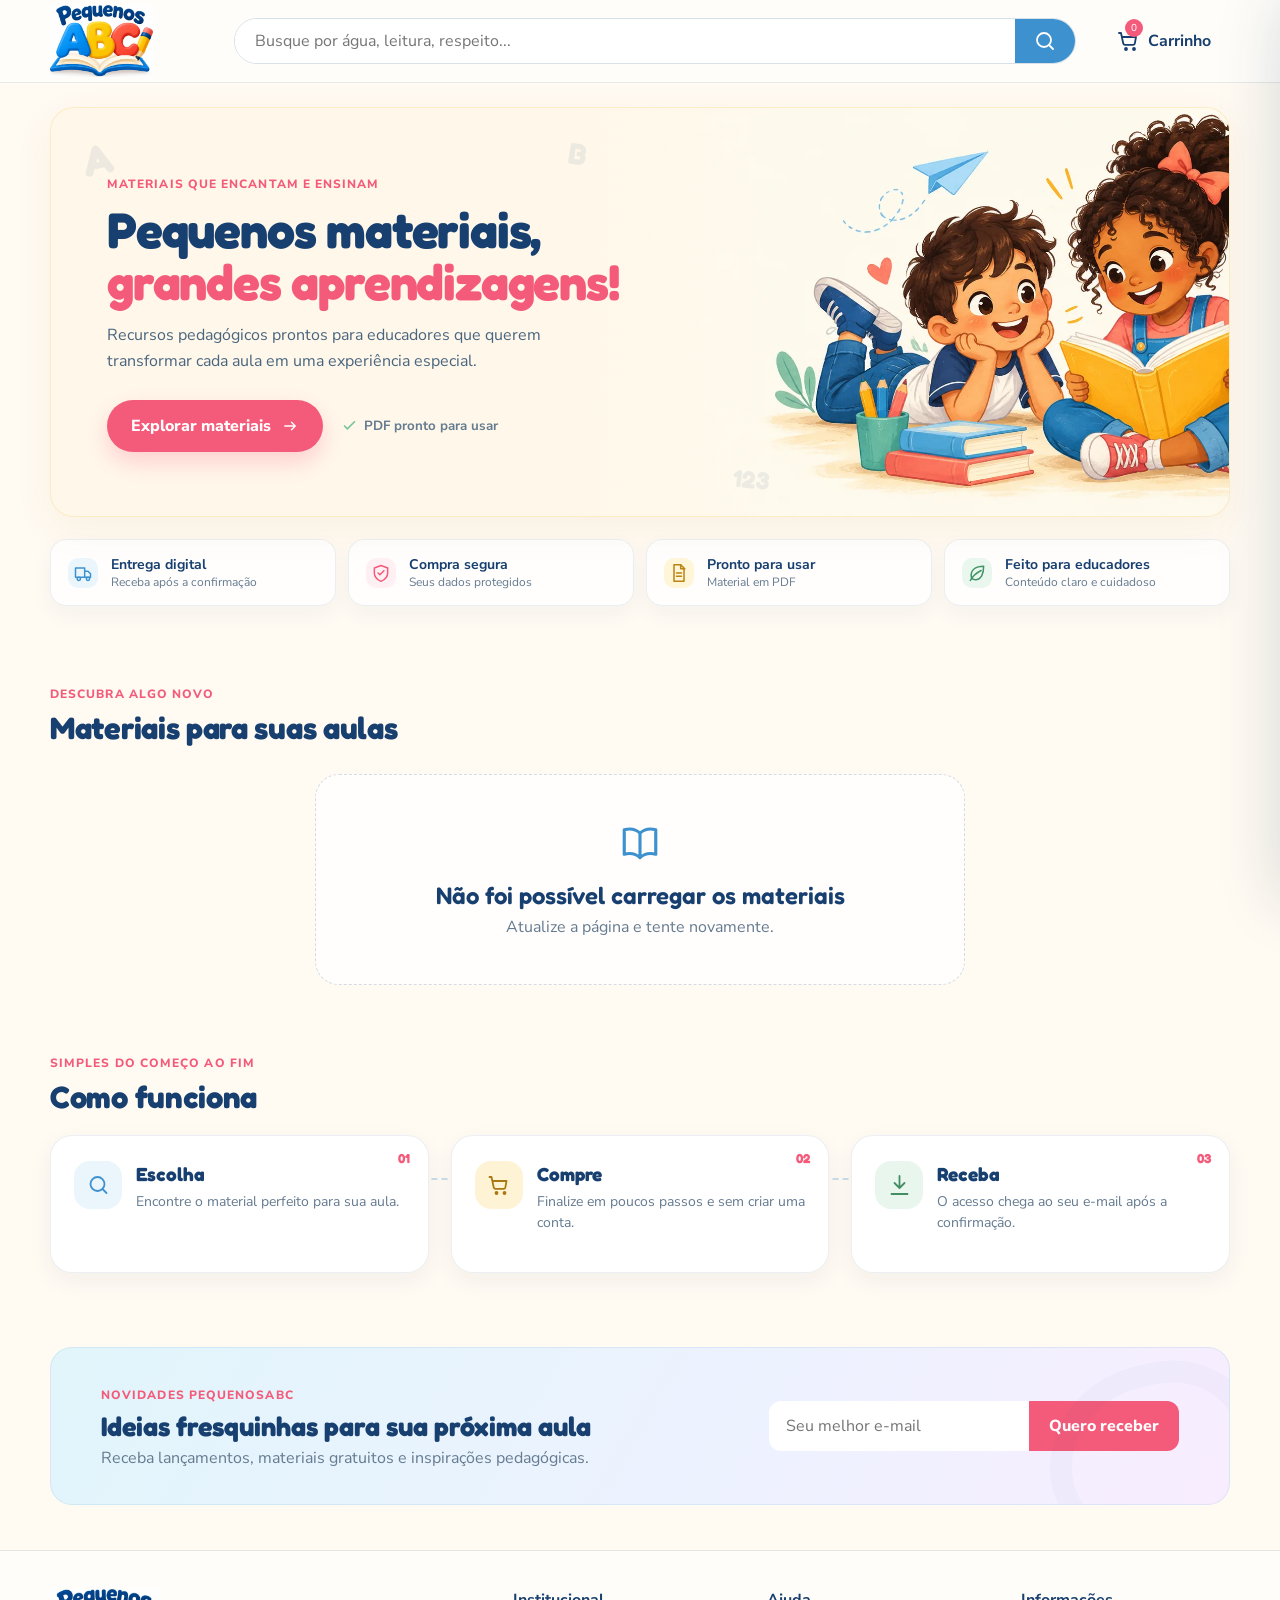
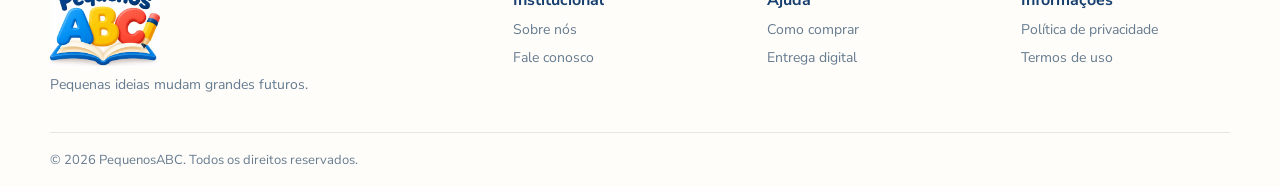
==== commit 9445890a: "Remove produtos de teste e simplifica cadastro" ====
--- a/index.html
+++ b/index.html
@@ -11,9 +11,9 @@
   <title>PequenosABC | Materiais pedagógicos</title>
   <link rel="icon" href="assets/pequenosabc-logo.webp">
   <link rel="preload" href="assets/hero-pequenosabc.webp" as="image" type="image/webp">
-  <link rel="preconnect" href="https://fonts.googleapis.com"><link rel="preconnect" href="https://fonts.gstatic.com" crossorigin><link href="https://fonts.googleapis.com/css2?family=Fredoka:wght@500;600;700&family=Nunito+Sans:wght@400;600;700;800&display=swap" rel="stylesheet"><link rel="stylesheet" href="css/style.css">
-  <script src="js/cart.js" defer></script>
-  <script src="js/script.js" defer></script>
+  <link rel="preconnect" href="https://fonts.googleapis.com"><link rel="preconnect" href="https://fonts.gstatic.com" crossorigin><link href="https://fonts.googleapis.com/css2?family=Fredoka:wght@500;600;700&family=Nunito+Sans:wght@400;600;700;800&display=swap" rel="stylesheet"><link rel="stylesheet" href="css/style.css?v=20261001">
+  <script src="js/cart.js?v=20261001" defer></script>
+  <script src="js/script.js?v=20261001" defer></script>
 </head>
 <body data-root=".">
   <a class="skip-link" href="#materiais">Ir para os materiais</a>
@@ -30,11 +30,11 @@
     <section class="catalog shell reveal" id="materiais">
       <div class="section-head"><div><span>Descubra algo novo</span><h2>Materiais para suas aulas</h2></div><p id="result-count" aria-live="polite"></p></div><p class="swipe-hint">Arraste para ver mais <svg aria-hidden="true"><use href="assets/icons.svg#arrow"/></svg></p>
       <div class="products products-loading" id="product-list" aria-busy="true"><div class="skeleton"></div><div class="skeleton"></div><div class="skeleton"></div><div class="skeleton"></div><div class="skeleton"></div></div>
-      <div class="empty" id="empty" hidden><svg aria-hidden="true"><use href="assets/icons.svg#search"/></svg><h3>Nenhum material encontrado</h3><p>Tente pesquisar usando outro tema.</p><button class="text-button" id="clear-search" type="button">Limpar pesquisa</button></div>
+      <div class="empty" id="empty" hidden><svg aria-hidden="true"><use href="assets/icons.svg#book"/></svg><h3>Novos materiais estão chegando</h3><p>Estamos preparando os primeiros conteúdos da PequenosABC.</p><button class="text-button" id="clear-search" type="button" hidden>Limpar pesquisa</button></div>
     </section>
     <section class="how-it-works shell reveal" aria-labelledby="como-funciona"><div class="section-head"><div><span>Simples do começo ao fim</span><h2 id="como-funciona">Como funciona</h2></div></div><div class="steps"><article><span class="step-icon"><svg aria-hidden="true"><use href="assets/icons.svg#search"/></svg></span><strong>01</strong><div><h3>Escolha</h3><p>Encontre o material perfeito para sua aula.</p></div></article><article><span class="step-icon"><svg aria-hidden="true"><use href="assets/icons.svg#cart"/></svg></span><strong>02</strong><div><h3>Compre</h3><p>Finalize em poucos passos e sem criar uma conta.</p></div></article><article><span class="step-icon"><svg aria-hidden="true"><use href="assets/icons.svg#download"/></svg></span><strong>03</strong><div><h3>Receba</h3><p>O acesso chega ao seu e-mail após a confirmação.</p></div></article></div></section>
     <section class="newsletter shell reveal"><div><span>Novidades PequenosABC</span><h2>Ideias fresquinhas para sua próxima aula</h2><p>Receba lançamentos, materiais gratuitos e inspirações pedagógicas.</p></div><form id="newsletter-form"><label class="sr-only" for="email">Seu e-mail</label><input id="email" type="email" placeholder="Seu melhor e-mail" required><button>Quero receber</button></form></section>
   </main>
-  <footer><div class="shell footer"><div class="footer-brand"><img src="assets/pequenosabc-logo.webp" alt="PequenosABC" width="135" height="135"><p>Pequenas ideias mudam grandes futuros.</p></div><div><b>Institucional</b><a href="pages/sobre.html">Sobre nós</a><a href="pages/contato.html">Fale conosco</a></div><div><b>Ajuda</b><a href="pages/como-comprar.html">Como comprar</a><a href="pages/entrega.html">Entrega digital</a></div><div><b>Informações</b><a href="pages/privacidade.html">Política de privacidade</a><a href="pages/termos.html">Termos de uso</a></div></div><div class="shell copyright">© 2026 PequenosABC. Todos os direitos reservados.</div></footer>
+  <footer><div class="shell footer"><div class="footer-brand"><img src="assets/pequenosabc-logo.webp" alt="PequenosABC"><p>Pequenas ideias mudam grandes futuros.</p></div><div><b>Institucional</b><a href="pages/sobre.html">Sobre nós</a><a href="pages/contato.html">Fale conosco</a></div><div><b>Ajuda</b><a href="pages/como-comprar.html">Como comprar</a><a href="pages/entrega.html">Entrega digital</a></div><div><b>Informações</b><a href="pages/privacidade.html">Política de privacidade</a><a href="pages/termos.html">Termos de uso</a></div></div><div class="shell copyright">© 2026 PequenosABC. Todos os direitos reservados.</div></footer>
 </body>
 </html>
--- a/css/style.css
+++ b/css/style.css
@@ -38,3 +38,7 @@
 
 @media(max-width:900px){.hero{height:500px}.hero-copy{width:100%;padding:36px 30px}.hero h1{font-size:41px}.hero>img{width:100%;height:58%}.hero:after{top:37%;bottom:auto;left:0;width:100%;height:20%;background:linear-gradient(180deg,var(--cream),rgba(255,248,234,.7),transparent)}.hero-details span:nth-child(2){right:24px;bottom:16px}.trust{gap:12px}.steps:before{display:none}}
 @media(max-width:600px){.hero{height:545px;margin-top:14px}.hero-copy{padding:28px 22px}.hero h1{font-size:35px}.hero-actions{align-items:flex-start;flex-direction:column;gap:12px}.hero-actions small{font-size:12px}.hero>img{height:46%}.hero:after{top:45%;height:13%}.hero-details span:nth-child(1){display:none}.hero-details span:nth-child(3){left:auto;right:18px;top:18px}.trust{grid-template-columns:1fr 1fr;gap:9px;padding-top:14px}.trust article{padding:13px 11px;gap:9px}.trust article>svg{width:27px;height:27px}.trust b{font-size:12px}.catalog{padding-top:37px}.section-head{margin-bottom:8px}.section-head h2{font-size:27px}.swipe-hint{display:flex;align-items:center;justify-content:flex-end;gap:5px;margin:0 0 13px;color:var(--muted);font-size:12px;font-weight:700}.swipe-hint svg{width:16px}.product-cover{height:218px}.steps article{grid-template-columns:auto 1fr}.newsletter:after{font-size:65px}.footer{background:transparent}}
+
+/* Catálogo real e capas */
+.footer-brand img{display:block;width:110px;height:auto;aspect-ratio:auto;object-fit:contain}.cover-image{position:absolute;z-index:1;inset:0;width:100%;height:100%;object-fit:cover}.product-cover.has-image{padding:0}.product-cover.has-image:before,.product-cover.has-image:after{display:none}.detail-cover.has-image{padding:0;background:#fff}.detail-cover.has-image:after{display:none}.detail-cover-image{width:100%;height:100%;object-fit:contain;border-radius:25px}.empty:not([hidden]){max-width:650px;margin:8px auto 0;padding:46px 30px;border:1px dashed rgba(23,63,111,.18);border-radius:24px;background:rgba(255,255,255,.72)}.empty>svg{color:var(--blue)}.empty h3{font:600 24px "Fredoka",sans-serif;color:var(--text);margin:12px 0 6px}.empty p{margin:0}.no-products .header-main{grid-template-columns:1fr auto}.no-products .search{display:none}.no-products .swipe-hint{display:none}.no-products .catalog{padding-bottom:58px}
+@media(max-width:600px){.footer-brand img{width:96px}.empty:not([hidden]){padding:38px 22px}.no-products .header-main{grid-template-columns:1fr auto}}
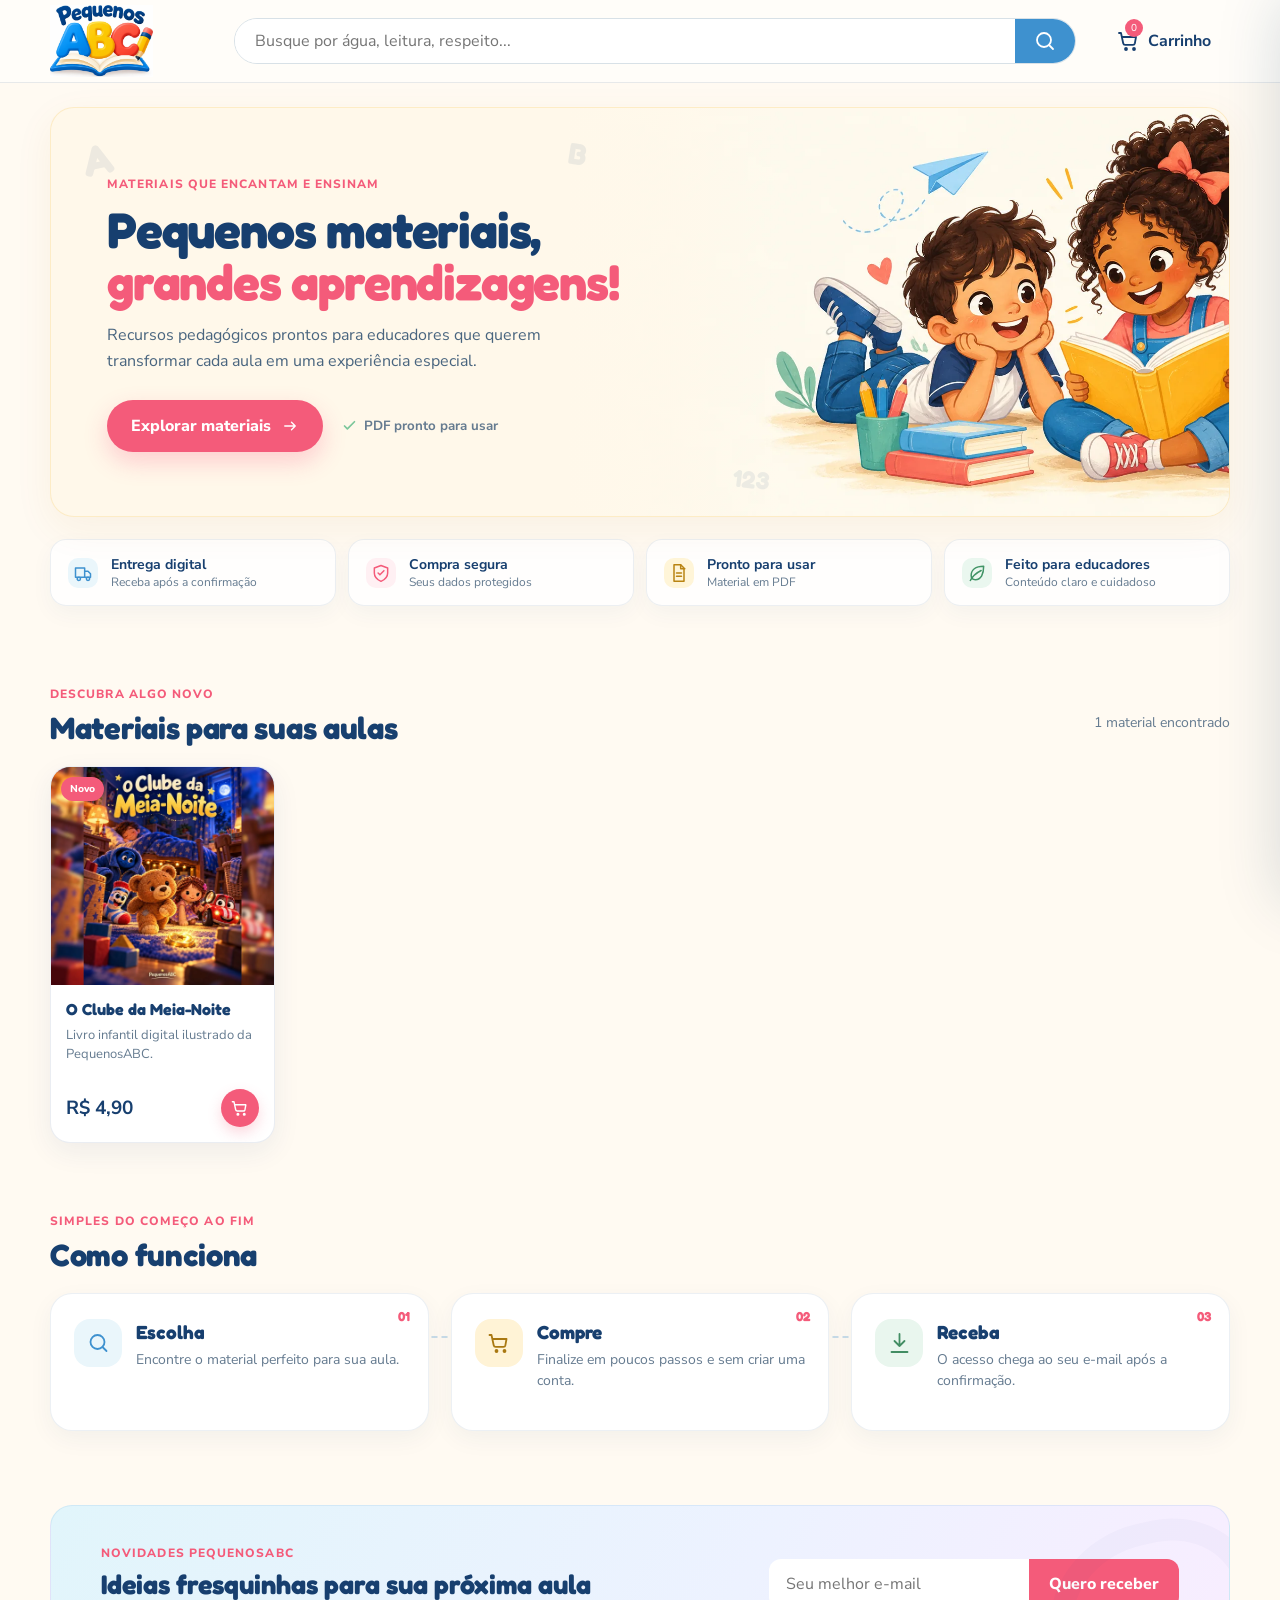
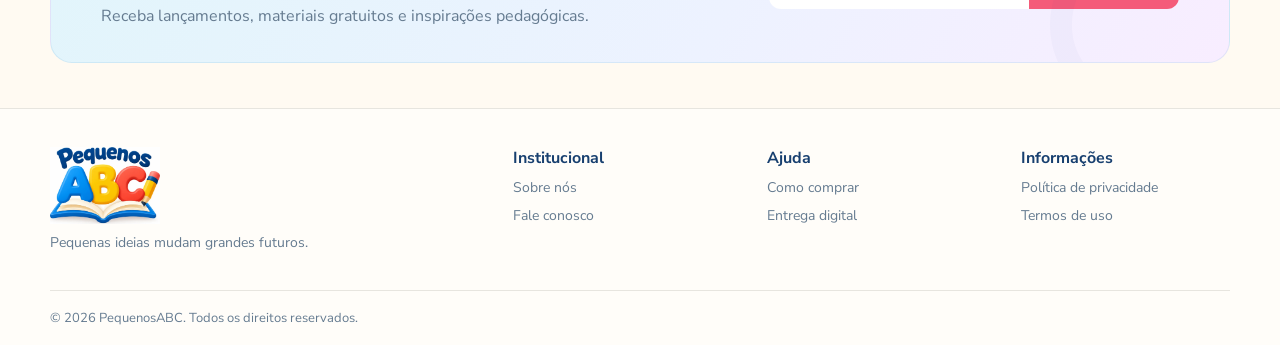
==== commit 07a7010a: "Adiciona primeiro produto e pedidos por WhatsApp" ====
--- a/index.html
+++ b/index.html
@@ -11,9 +11,9 @@
   <title>PequenosABC | Materiais pedagógicos</title>
   <link rel="icon" href="assets/pequenosabc-logo.webp">
   <link rel="preload" href="assets/hero-pequenosabc.webp" as="image" type="image/webp">
-  <link rel="preconnect" href="https://fonts.googleapis.com"><link rel="preconnect" href="https://fonts.gstatic.com" crossorigin><link href="https://fonts.googleapis.com/css2?family=Fredoka:wght@500;600;700&family=Nunito+Sans:wght@400;600;700;800&display=swap" rel="stylesheet"><link rel="stylesheet" href="css/style.css?v=20261001">
-  <script src="js/cart.js?v=20261001" defer></script>
-  <script src="js/script.js?v=20261001" defer></script>
+  <link rel="preconnect" href="https://fonts.googleapis.com"><link rel="preconnect" href="https://fonts.gstatic.com" crossorigin><link href="https://fonts.googleapis.com/css2?family=Fredoka:wght@500;600;700&family=Nunito+Sans:wght@400;600;700;800&display=swap" rel="stylesheet"><link rel="stylesheet" href="css/style.css?v=20261001-3">
+  <script src="js/cart.js?v=20261001-3" defer></script>
+  <script src="js/script.js?v=20261001-3" defer></script>
 </head>
 <body data-root=".">
   <a class="skip-link" href="#materiais">Ir para os materiais</a>
--- a/css/style.css
+++ b/css/style.css
@@ -42,3 +42,5 @@
 /* Catálogo real e capas */
 .footer-brand img{display:block;width:110px;height:auto;aspect-ratio:auto;object-fit:contain}.cover-image{position:absolute;z-index:1;inset:0;width:100%;height:100%;object-fit:cover}.product-cover.has-image{padding:0}.product-cover.has-image:before,.product-cover.has-image:after{display:none}.detail-cover.has-image{padding:0;background:#fff}.detail-cover.has-image:after{display:none}.detail-cover-image{width:100%;height:100%;object-fit:contain;border-radius:25px}.empty:not([hidden]){max-width:650px;margin:8px auto 0;padding:46px 30px;border:1px dashed rgba(23,63,111,.18);border-radius:24px;background:rgba(255,255,255,.72)}.empty>svg{color:var(--blue)}.empty h3{font:600 24px "Fredoka",sans-serif;color:var(--text);margin:12px 0 6px}.empty p{margin:0}.no-products .header-main{grid-template-columns:1fr auto}.no-products .search{display:none}.no-products .swipe-hint{display:none}.no-products .catalog{padding-bottom:58px}
 @media(max-width:600px){.footer-brand img{width:96px}.empty:not([hidden]){padding:38px 22px}.no-products .header-main{grid-template-columns:1fr auto}}
+
+.checkout-button{display:flex;align-items:center;justify-content:center;gap:9px;background:#1f9d61;color:#fff;cursor:pointer;transition:.2s}.checkout-button:hover:not(:disabled){background:#18834f;transform:translateY(-1px)}.checkout-button:disabled{background:#dce5ed;color:#70849a;cursor:not-allowed}.checkout-button svg{width:21px}.cart-item>a{overflow:hidden}.cart-item>a img{width:100%;height:100%;object-fit:cover}
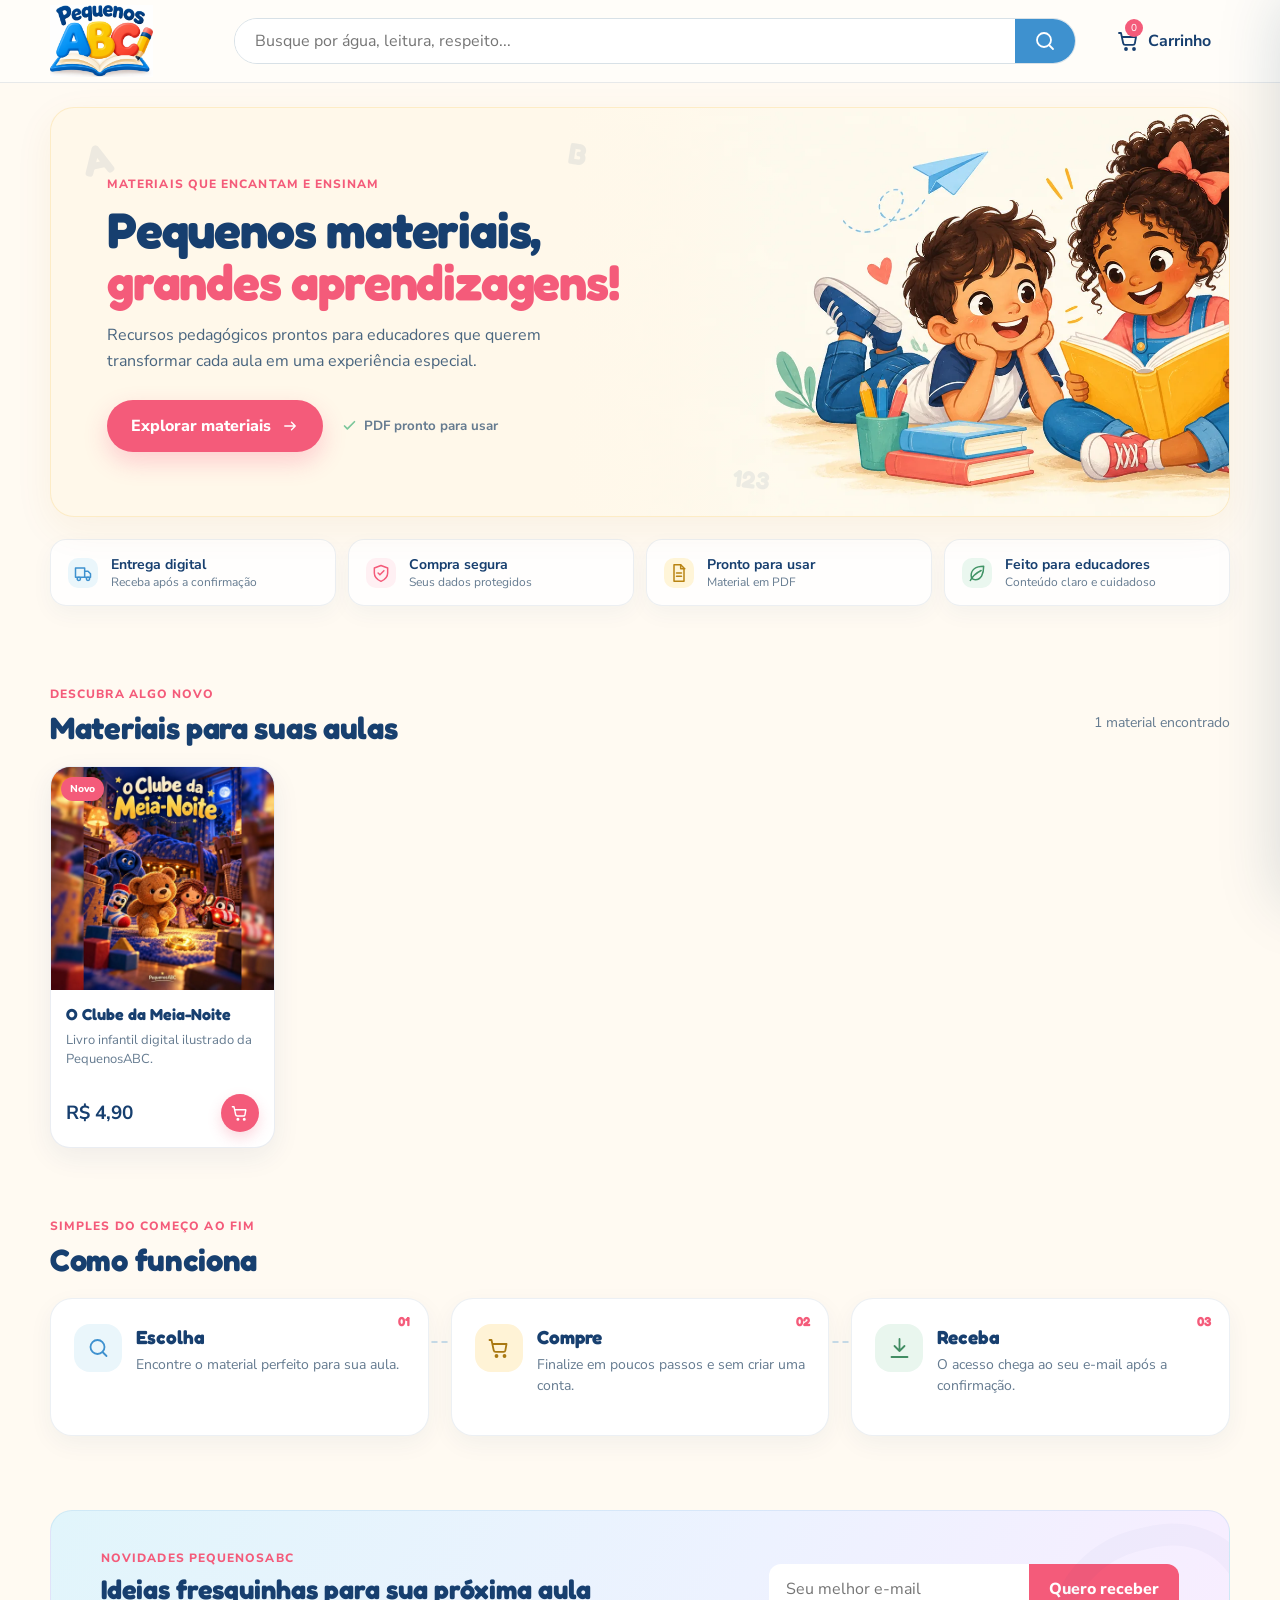
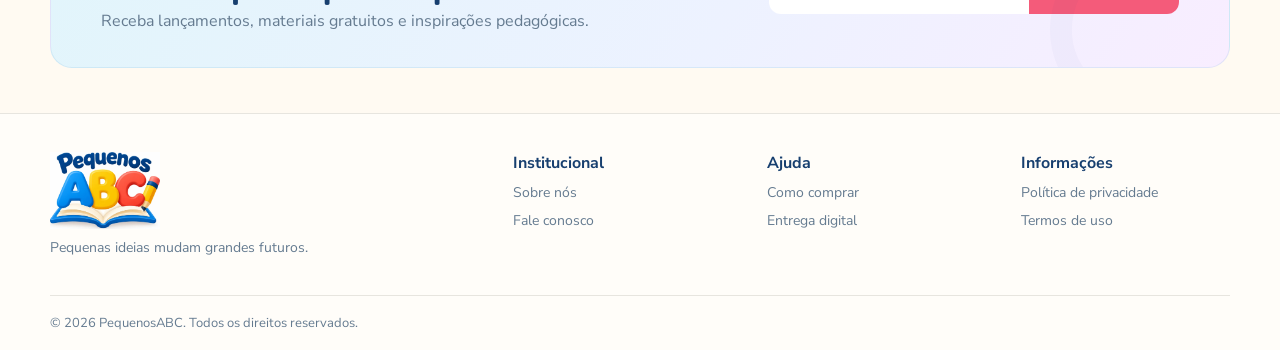
==== commit 1ddbfa74: "Ajusta capas dos produtos para proporcao quadrada" ====
--- a/index.html
+++ b/index.html
@@ -11,9 +11,9 @@
   <title>PequenosABC | Materiais pedagógicos</title>
   <link rel="icon" href="assets/pequenosabc-logo.webp">
   <link rel="preload" href="assets/hero-pequenosabc.webp" as="image" type="image/webp">
-  <link rel="preconnect" href="https://fonts.googleapis.com"><link rel="preconnect" href="https://fonts.gstatic.com" crossorigin><link href="https://fonts.googleapis.com/css2?family=Fredoka:wght@500;600;700&family=Nunito+Sans:wght@400;600;700;800&display=swap" rel="stylesheet"><link rel="stylesheet" href="css/style.css?v=20261001-3">
-  <script src="js/cart.js?v=20261001-3" defer></script>
-  <script src="js/script.js?v=20261001-3" defer></script>
+  <link rel="preconnect" href="https://fonts.googleapis.com"><link rel="preconnect" href="https://fonts.gstatic.com" crossorigin><link href="https://fonts.googleapis.com/css2?family=Fredoka:wght@500;600;700&family=Nunito+Sans:wght@400;600;700;800&display=swap" rel="stylesheet"><link rel="stylesheet" href="css/style.css?v=20261001-4">
+  <script src="js/cart.js?v=20261001-4" defer></script>
+  <script src="js/script.js?v=20261001-4" defer></script>
 </head>
 <body data-root=".">
   <a class="skip-link" href="#materiais">Ir para os materiais</a>
--- a/css/style.css
+++ b/css/style.css
@@ -43,4 +43,4 @@
 .footer-brand img{display:block;width:110px;height:auto;aspect-ratio:auto;object-fit:contain}.cover-image{position:absolute;z-index:1;inset:0;width:100%;height:100%;object-fit:cover}.product-cover.has-image{padding:0}.product-cover.has-image:before,.product-cover.has-image:after{display:none}.detail-cover.has-image{padding:0;background:#fff}.detail-cover.has-image:after{display:none}.detail-cover-image{width:100%;height:100%;object-fit:contain;border-radius:25px}.empty:not([hidden]){max-width:650px;margin:8px auto 0;padding:46px 30px;border:1px dashed rgba(23,63,111,.18);border-radius:24px;background:rgba(255,255,255,.72)}.empty>svg{color:var(--blue)}.empty h3{font:600 24px "Fredoka",sans-serif;color:var(--text);margin:12px 0 6px}.empty p{margin:0}.no-products .header-main{grid-template-columns:1fr auto}.no-products .search{display:none}.no-products .swipe-hint{display:none}.no-products .catalog{padding-bottom:58px}
 @media(max-width:600px){.footer-brand img{width:96px}.empty:not([hidden]){padding:38px 22px}.no-products .header-main{grid-template-columns:1fr auto}}
 
-.checkout-button{display:flex;align-items:center;justify-content:center;gap:9px;background:#1f9d61;color:#fff;cursor:pointer;transition:.2s}.checkout-button:hover:not(:disabled){background:#18834f;transform:translateY(-1px)}.checkout-button:disabled{background:#dce5ed;color:#70849a;cursor:not-allowed}.checkout-button svg{width:21px}.cart-item>a{overflow:hidden}.cart-item>a img{width:100%;height:100%;object-fit:cover}
+.checkout-button{display:flex;align-items:center;justify-content:center;gap:9px;background:#1f9d61;color:#fff;cursor:pointer;transition:.2s}.checkout-button:hover:not(:disabled){background:#18834f;transform:translateY(-1px)}.checkout-button:disabled{background:#dce5ed;color:#70849a;cursor:not-allowed}.checkout-button svg{width:21px}.cart-item>a{overflow:hidden}.cart-item>a img{width:100%;height:100%;object-fit:cover}.product-cover{height:auto;aspect-ratio:1}.detail-cover{aspect-ratio:1}
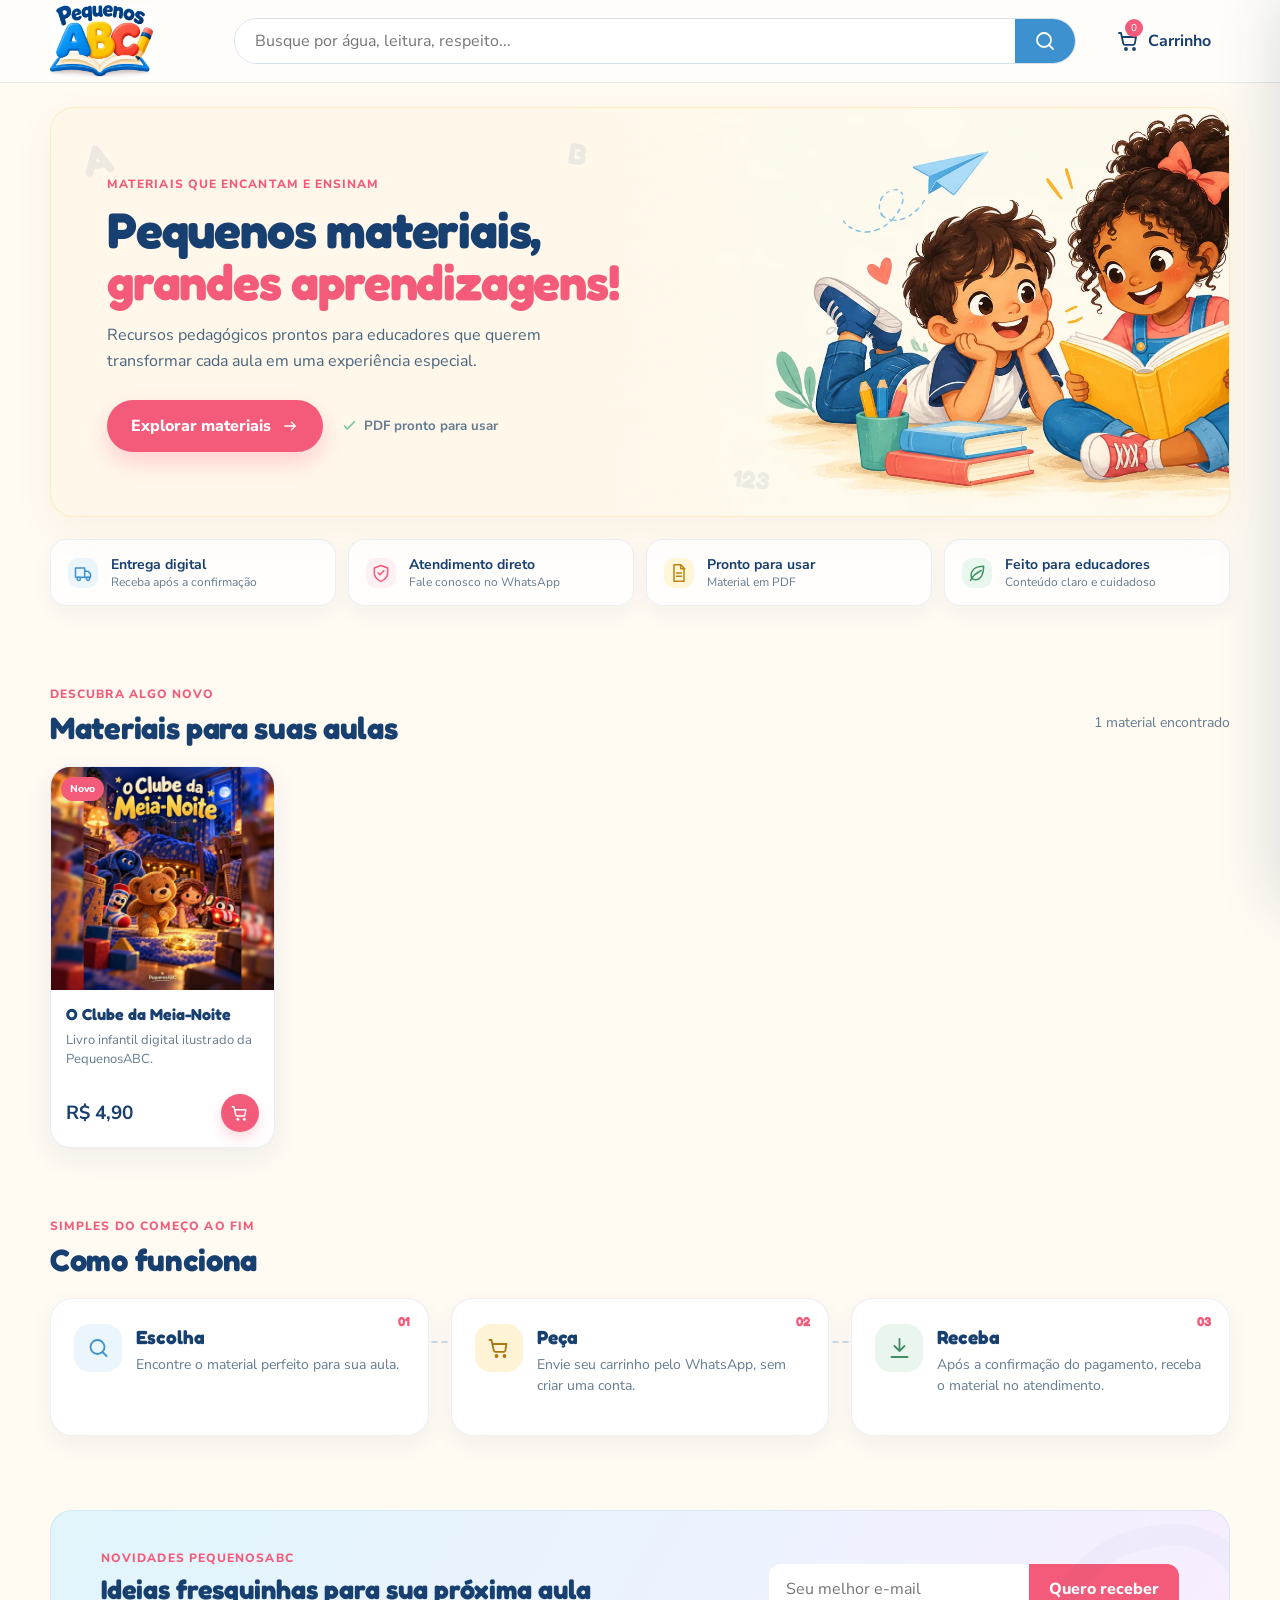
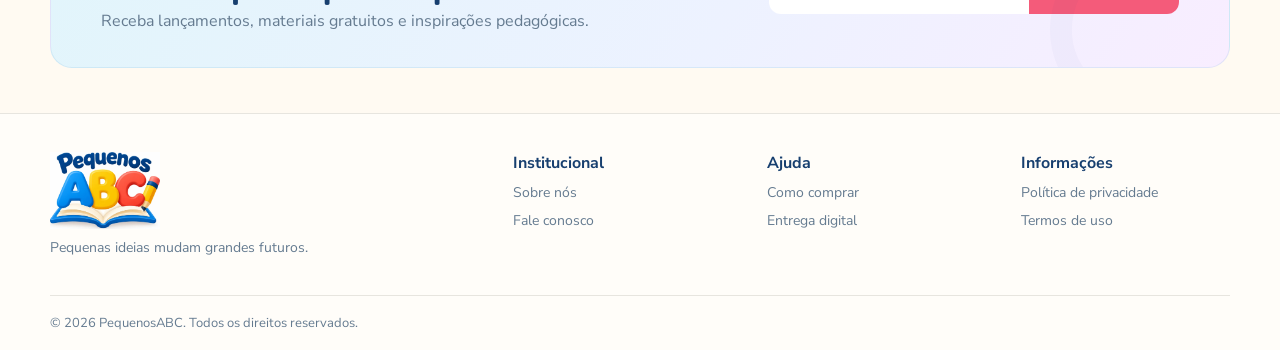
==== commit 025914c7: "Refina capas e experiencia visual do site" ====
--- a/index.html
+++ b/index.html
@@ -11,9 +11,9 @@
   <title>PequenosABC | Materiais pedagógicos</title>
   <link rel="icon" href="assets/pequenosabc-logo.webp">
   <link rel="preload" href="assets/hero-pequenosabc.webp" as="image" type="image/webp">
-  <link rel="preconnect" href="https://fonts.googleapis.com"><link rel="preconnect" href="https://fonts.gstatic.com" crossorigin><link href="https://fonts.googleapis.com/css2?family=Fredoka:wght@500;600;700&family=Nunito+Sans:wght@400;600;700;800&display=swap" rel="stylesheet"><link rel="stylesheet" href="css/style.css?v=20261001-4">
-  <script src="js/cart.js?v=20261001-4" defer></script>
-  <script src="js/script.js?v=20261001-4" defer></script>
+  <link rel="preconnect" href="https://fonts.googleapis.com"><link rel="preconnect" href="https://fonts.gstatic.com" crossorigin><link href="https://fonts.googleapis.com/css2?family=Fredoka:wght@500;600;700&family=Nunito+Sans:wght@400;600;700;800&display=swap" rel="stylesheet"><link rel="stylesheet" href="css/style.css?v=20261001-5">
+  <script src="js/cart.js?v=20261001-5" defer></script>
+  <script src="js/script.js?v=20261001-5" defer></script>
 </head>
 <body data-root=".">
   <a class="skip-link" href="#materiais">Ir para os materiais</a>
@@ -25,14 +25,14 @@
     </div>
   </header>
   <main>
-    <section class="hero shell reveal"><div class="hero-details" aria-hidden="true"><span>A</span><span>123</span><span>B</span></div><div class="hero-copy"><span>Materiais que encantam e ensinam</span><h1>Pequenos materiais,<br><em>grandes aprendizagens!</em></h1><p>Recursos pedagógicos prontos para educadores que querem transformar cada aula em uma experiência especial.</p><div class="hero-actions"><a class="primary" href="#materiais">Explorar materiais <svg aria-hidden="true"><use href="assets/icons.svg#arrow"/></svg></a><small><svg aria-hidden="true"><use href="assets/icons.svg#check"/></svg> PDF pronto para usar</small></div></div><img src="assets/hero-pequenosabc.webp" alt="Crianças lendo e aprendendo juntas" width="900" height="585"></section>
-    <section class="trust shell reveal" aria-label="Vantagens"><article><svg aria-hidden="true"><use href="assets/icons.svg#delivery"/></svg><div><b>Entrega digital</b><small>Receba após a confirmação</small></div></article><article><svg aria-hidden="true"><use href="assets/icons.svg#shield"/></svg><div><b>Compra segura</b><small>Seus dados protegidos</small></div></article><article><svg aria-hidden="true"><use href="assets/icons.svg#file"/></svg><div><b>Pronto para usar</b><small>Material em PDF</small></div></article><article><svg aria-hidden="true"><use href="assets/icons.svg#leaf"/></svg><div><b>Feito para educadores</b><small>Conteúdo claro e cuidadoso</small></div></article></section>
+    <section class="hero shell reveal"><div class="hero-details" aria-hidden="true"><span>A</span><span>123</span><span>B</span></div><div class="hero-copy"><span>Materiais que encantam e ensinam</span><h1>Pequenos materiais,<br><em>grandes aprendizagens!</em></h1><p>Recursos pedagógicos prontos para educadores que querem transformar cada aula em uma experiência especial.</p><div class="hero-actions"><a class="primary" href="#materiais">Explorar materiais <svg aria-hidden="true"><use href="assets/icons.svg#arrow"/></svg></a><small><svg aria-hidden="true"><use href="assets/icons.svg#check"/></svg> PDF pronto para usar</small></div></div><img src="assets/hero-pequenosabc.webp" alt="Crianças lendo e aprendendo juntas" width="900" height="585" fetchpriority="high" decoding="async"></section>
+    <section class="trust shell reveal" aria-label="Vantagens"><article><svg aria-hidden="true"><use href="assets/icons.svg#delivery"/></svg><div><b>Entrega digital</b><small>Receba após a confirmação</small></div></article><article><svg aria-hidden="true"><use href="assets/icons.svg#shield"/></svg><div><b>Atendimento direto</b><small>Fale conosco no WhatsApp</small></div></article><article><svg aria-hidden="true"><use href="assets/icons.svg#file"/></svg><div><b>Pronto para usar</b><small>Material em PDF</small></div></article><article><svg aria-hidden="true"><use href="assets/icons.svg#leaf"/></svg><div><b>Feito para educadores</b><small>Conteúdo claro e cuidadoso</small></div></article></section>
     <section class="catalog shell reveal" id="materiais">
       <div class="section-head"><div><span>Descubra algo novo</span><h2>Materiais para suas aulas</h2></div><p id="result-count" aria-live="polite"></p></div><p class="swipe-hint">Arraste para ver mais <svg aria-hidden="true"><use href="assets/icons.svg#arrow"/></svg></p>
       <div class="products products-loading" id="product-list" aria-busy="true"><div class="skeleton"></div><div class="skeleton"></div><div class="skeleton"></div><div class="skeleton"></div><div class="skeleton"></div></div>
       <div class="empty" id="empty" hidden><svg aria-hidden="true"><use href="assets/icons.svg#book"/></svg><h3>Novos materiais estão chegando</h3><p>Estamos preparando os primeiros conteúdos da PequenosABC.</p><button class="text-button" id="clear-search" type="button" hidden>Limpar pesquisa</button></div>
     </section>
-    <section class="how-it-works shell reveal" aria-labelledby="como-funciona"><div class="section-head"><div><span>Simples do começo ao fim</span><h2 id="como-funciona">Como funciona</h2></div></div><div class="steps"><article><span class="step-icon"><svg aria-hidden="true"><use href="assets/icons.svg#search"/></svg></span><strong>01</strong><div><h3>Escolha</h3><p>Encontre o material perfeito para sua aula.</p></div></article><article><span class="step-icon"><svg aria-hidden="true"><use href="assets/icons.svg#cart"/></svg></span><strong>02</strong><div><h3>Compre</h3><p>Finalize em poucos passos e sem criar uma conta.</p></div></article><article><span class="step-icon"><svg aria-hidden="true"><use href="assets/icons.svg#download"/></svg></span><strong>03</strong><div><h3>Receba</h3><p>O acesso chega ao seu e-mail após a confirmação.</p></div></article></div></section>
+    <section class="how-it-works shell reveal" aria-labelledby="como-funciona"><div class="section-head"><div><span>Simples do começo ao fim</span><h2 id="como-funciona">Como funciona</h2></div></div><div class="steps"><article><span class="step-icon"><svg aria-hidden="true"><use href="assets/icons.svg#search"/></svg></span><strong>01</strong><div><h3>Escolha</h3><p>Encontre o material perfeito para sua aula.</p></div></article><article><span class="step-icon"><svg aria-hidden="true"><use href="assets/icons.svg#cart"/></svg></span><strong>02</strong><div><h3>Peça</h3><p>Envie seu carrinho pelo WhatsApp, sem criar uma conta.</p></div></article><article><span class="step-icon"><svg aria-hidden="true"><use href="assets/icons.svg#download"/></svg></span><strong>03</strong><div><h3>Receba</h3><p>Após a confirmação do pagamento, receba o material no atendimento.</p></div></article></div></section>
     <section class="newsletter shell reveal"><div><span>Novidades PequenosABC</span><h2>Ideias fresquinhas para sua próxima aula</h2><p>Receba lançamentos, materiais gratuitos e inspirações pedagógicas.</p></div><form id="newsletter-form"><label class="sr-only" for="email">Seu e-mail</label><input id="email" type="email" placeholder="Seu melhor e-mail" required><button>Quero receber</button></form></section>
   </main>
   <footer><div class="shell footer"><div class="footer-brand"><img src="assets/pequenosabc-logo.webp" alt="PequenosABC"><p>Pequenas ideias mudam grandes futuros.</p></div><div><b>Institucional</b><a href="pages/sobre.html">Sobre nós</a><a href="pages/contato.html">Fale conosco</a></div><div><b>Ajuda</b><a href="pages/como-comprar.html">Como comprar</a><a href="pages/entrega.html">Entrega digital</a></div><div><b>Informações</b><a href="pages/privacidade.html">Política de privacidade</a><a href="pages/termos.html">Termos de uso</a></div></div><div class="shell copyright">© 2026 PequenosABC. Todos os direitos reservados.</div></footer>
--- a/css/style.css
+++ b/css/style.css
@@ -44,3 +44,9 @@
 @media(max-width:600px){.footer-brand img{width:96px}.empty:not([hidden]){padding:38px 22px}.no-products .header-main{grid-template-columns:1fr auto}}
 
 .checkout-button{display:flex;align-items:center;justify-content:center;gap:9px;background:#1f9d61;color:#fff;cursor:pointer;transition:.2s}.checkout-button:hover:not(:disabled){background:#18834f;transform:translateY(-1px)}.checkout-button:disabled{background:#dce5ed;color:#70849a;cursor:not-allowed}.checkout-button svg{width:21px}.cart-item>a{overflow:hidden}.cart-item>a img{width:100%;height:100%;object-fit:cover}.product-cover{height:auto;aspect-ratio:1}.detail-cover{aspect-ratio:1}
+
+/* Acabamento das imagens e interações */
+img{max-width:100%}.product-cover.has-image{background:transparent}.cover-image{display:block;object-position:center;transition:transform .45s cubic-bezier(.2,.7,.2,1)}.product-card:hover .cover-image{transform:scale(1.025)}.detail-cover.has-image{background:transparent;border:0;box-shadow:none}.detail-cover-image{display:block;object-fit:cover;border:0;border-radius:22px}.product-card:focus-within{border-color:rgba(62,145,207,.42);box-shadow:0 0 0 4px rgba(62,145,207,.1),0 14px 34px rgba(23,63,111,.1)}button,a{-webkit-tap-highlight-color:transparent}.buy,.checkout-button,.primary,.add{touch-action:manipulation}.product-content article,.product-content aside{box-shadow:0 8px 28px rgba(23,63,111,.045)}
+@media(hover:none){.product-card:hover{transform:none}.product-card:hover .cover-image{transform:none}.primary:hover,.buy:hover,.checkout-button:hover:not(:disabled){transform:none}}
+@media(max-width:600px){.product-detail{gap:24px}.detail-cover-image{border-radius:18px}.product-content{margin-top:38px}.product-content article,.product-content aside{padding:22px}.detail-copy>h1{margin-top:6px}.price{margin-top:20px}}
+@media(prefers-reduced-motion:reduce){.cover-image{transition:none}}
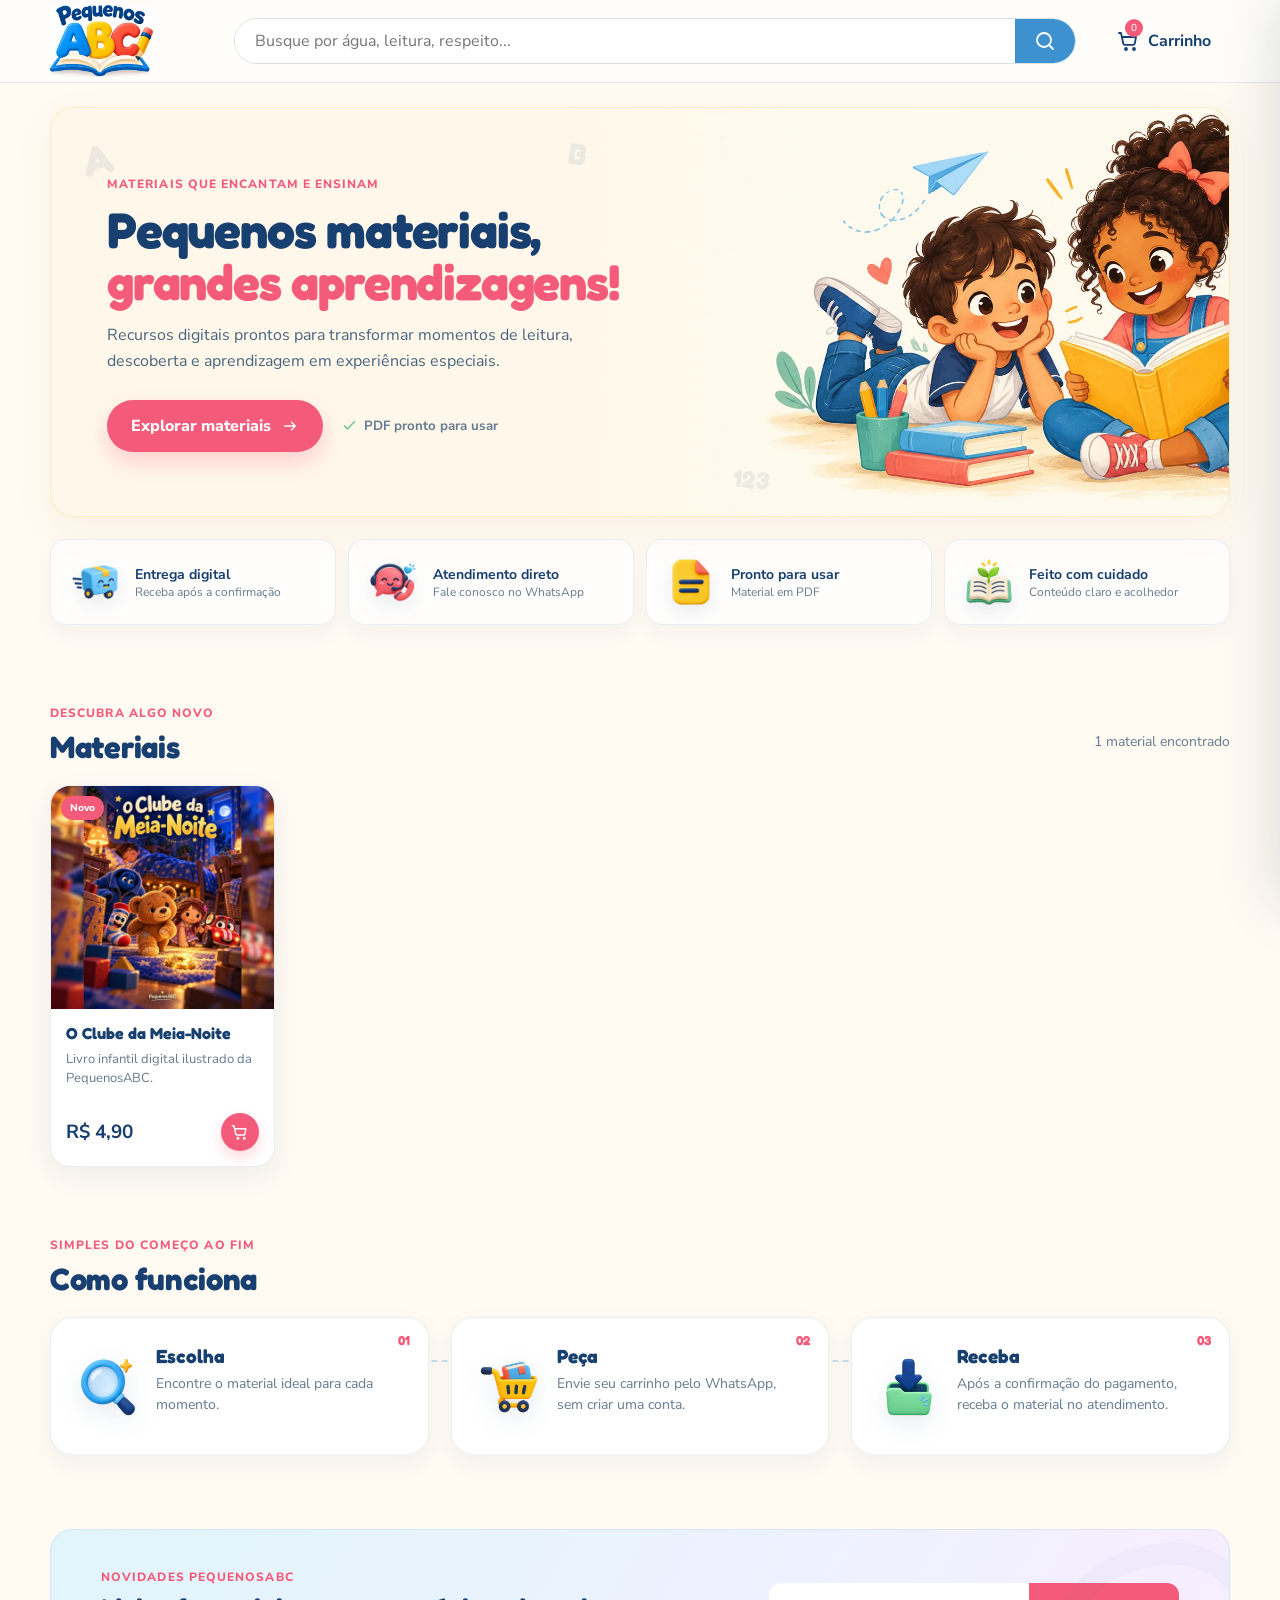
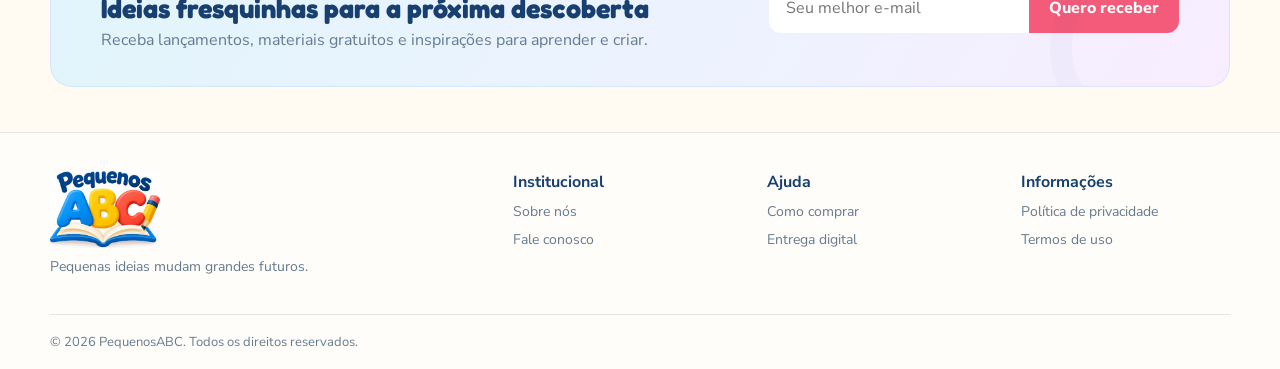
==== commit 56069401: "Renova icones e amplia linguagem do site" ====
--- a/index.html
+++ b/index.html
@@ -4,16 +4,25 @@
   <meta charset="utf-8">
   <meta name="viewport" content="width=device-width, initial-scale=1">
   <meta name="theme-color" content="#fffaf2">
-  <meta name="description" content="Materiais pedagógicos digitais prontos para transformar suas aulas com criatividade e significado.">
+  <meta name="description" content="Materiais digitais para transformar momentos de leitura, descoberta e aprendizagem.">
   <meta property="og:title" content="PequenosABC | Materiais pedagógicos">
   <meta property="og:description" content="Recursos digitais feitos com carinho para educadores e pequenos aprendizes.">
-  <meta property="og:image" content="assets/hero-pequenosabc.webp">
+  <link rel="canonical" href="https://yoyoziyo.github.io/pequenosabc/">
+  <meta property="og:type" content="website">
+  <meta property="og:url" content="https://yoyoziyo.github.io/pequenosabc/">
+  <meta property="og:site_name" content="PequenosABC">
+  <meta property="og:image" content="https://yoyoziyo.github.io/pequenosabc/assets/pequenosabc-logo.webp">
+  <meta property="og:image:alt" content="PequenosABC">
+  <meta name="twitter:card" content="summary_large_image">
+  <meta name="twitter:title" content="PequenosABC | Materiais pedagógicos">
+  <meta name="twitter:description" content="Recursos digitais feitos com carinho para educadores e pequenos aprendizes.">
+  <meta name="twitter:image" content="https://yoyoziyo.github.io/pequenosabc/assets/pequenosabc-logo.webp">
   <title>PequenosABC | Materiais pedagógicos</title>
   <link rel="icon" href="assets/pequenosabc-logo.webp">
   <link rel="preload" href="assets/hero-pequenosabc.webp" as="image" type="image/webp">
-  <link rel="preconnect" href="https://fonts.googleapis.com"><link rel="preconnect" href="https://fonts.gstatic.com" crossorigin><link href="https://fonts.googleapis.com/css2?family=Fredoka:wght@500;600;700&family=Nunito+Sans:wght@400;600;700;800&display=swap" rel="stylesheet"><link rel="stylesheet" href="css/style.css?v=20261001-5">
-  <script src="js/cart.js?v=20261001-5" defer></script>
-  <script src="js/script.js?v=20261001-5" defer></script>
+  <link rel="preconnect" href="https://fonts.googleapis.com"><link rel="preconnect" href="https://fonts.gstatic.com" crossorigin><link href="https://fonts.googleapis.com/css2?family=Fredoka:wght@500;600;700&family=Nunito+Sans:wght@400;600;700;800&display=swap" rel="stylesheet"><link rel="stylesheet" href="css/style.css?v=20261107-1">
+  <script src="js/cart.js?v=20261107-1" defer></script>
+  <script src="js/script.js?v=20261107-1" defer></script>
 </head>
 <body data-root=".">
   <a class="skip-link" href="#materiais">Ir para os materiais</a>
@@ -25,15 +34,15 @@
     </div>
   </header>
   <main>
-    <section class="hero shell reveal"><div class="hero-details" aria-hidden="true"><span>A</span><span>123</span><span>B</span></div><div class="hero-copy"><span>Materiais que encantam e ensinam</span><h1>Pequenos materiais,<br><em>grandes aprendizagens!</em></h1><p>Recursos pedagógicos prontos para educadores que querem transformar cada aula em uma experiência especial.</p><div class="hero-actions"><a class="primary" href="#materiais">Explorar materiais <svg aria-hidden="true"><use href="assets/icons.svg#arrow"/></svg></a><small><svg aria-hidden="true"><use href="assets/icons.svg#check"/></svg> PDF pronto para usar</small></div></div><img src="assets/hero-pequenosabc.webp" alt="Crianças lendo e aprendendo juntas" width="900" height="585" fetchpriority="high" decoding="async"></section>
-    <section class="trust shell reveal" aria-label="Vantagens"><article><svg aria-hidden="true"><use href="assets/icons.svg#delivery"/></svg><div><b>Entrega digital</b><small>Receba após a confirmação</small></div></article><article><svg aria-hidden="true"><use href="assets/icons.svg#shield"/></svg><div><b>Atendimento direto</b><small>Fale conosco no WhatsApp</small></div></article><article><svg aria-hidden="true"><use href="assets/icons.svg#file"/></svg><div><b>Pronto para usar</b><small>Material em PDF</small></div></article><article><svg aria-hidden="true"><use href="assets/icons.svg#leaf"/></svg><div><b>Feito para educadores</b><small>Conteúdo claro e cuidadoso</small></div></article></section>
+    <section class="hero shell reveal"><div class="hero-details" aria-hidden="true"><span>A</span><span>123</span><span>B</span></div><div class="hero-copy"><span>Materiais que encantam e ensinam</span><h1>Pequenos materiais,<br><em>grandes aprendizagens!</em></h1><p>Recursos digitais prontos para transformar momentos de leitura, descoberta e aprendizagem em experiências especiais.</p><div class="hero-actions"><a class="primary" href="#materiais">Explorar materiais <svg aria-hidden="true"><use href="assets/icons.svg#arrow"/></svg></a><small><svg aria-hidden="true"><use href="assets/icons.svg#check"/></svg> PDF pronto para usar</small></div></div><img src="assets/hero-pequenosabc.webp" alt="Crianças lendo e aprendendo juntas" width="900" height="585" fetchpriority="high" decoding="async"></section>
+    <section class="trust shell reveal" aria-label="Vantagens"><article><img src="assets/ui-icons/delivery.webp" alt="" width="256" height="256" decoding="async"><div><b>Entrega digital</b><small>Receba após a confirmação</small></div></article><article><img src="assets/ui-icons/support.webp" alt="" width="256" height="256" loading="lazy" decoding="async"><div><b>Atendimento direto</b><small>Fale conosco no WhatsApp</small></div></article><article><img src="assets/ui-icons/document.webp" alt="" width="256" height="256" loading="lazy" decoding="async"><div><b>Pronto para usar</b><small>Material em PDF</small></div></article><article><img src="assets/ui-icons/educator.webp" alt="" width="256" height="256" loading="lazy" decoding="async"><div><b>Feito com cuidado</b><small>Conteúdo claro e acolhedor</small></div></article></section>
     <section class="catalog shell reveal" id="materiais">
-      <div class="section-head"><div><span>Descubra algo novo</span><h2>Materiais para suas aulas</h2></div><p id="result-count" aria-live="polite"></p></div><p class="swipe-hint">Arraste para ver mais <svg aria-hidden="true"><use href="assets/icons.svg#arrow"/></svg></p>
+      <div class="section-head"><div><span>Descubra algo novo</span><h2>Materiais</h2></div><p id="result-count" aria-live="polite"></p></div><p class="swipe-hint">Arraste para ver mais <svg aria-hidden="true"><use href="assets/icons.svg#arrow"/></svg></p>
       <div class="products products-loading" id="product-list" aria-busy="true"><div class="skeleton"></div><div class="skeleton"></div><div class="skeleton"></div><div class="skeleton"></div><div class="skeleton"></div></div>
       <div class="empty" id="empty" hidden><svg aria-hidden="true"><use href="assets/icons.svg#book"/></svg><h3>Novos materiais estão chegando</h3><p>Estamos preparando os primeiros conteúdos da PequenosABC.</p><button class="text-button" id="clear-search" type="button" hidden>Limpar pesquisa</button></div>
     </section>
-    <section class="how-it-works shell reveal" aria-labelledby="como-funciona"><div class="section-head"><div><span>Simples do começo ao fim</span><h2 id="como-funciona">Como funciona</h2></div></div><div class="steps"><article><span class="step-icon"><svg aria-hidden="true"><use href="assets/icons.svg#search"/></svg></span><strong>01</strong><div><h3>Escolha</h3><p>Encontre o material perfeito para sua aula.</p></div></article><article><span class="step-icon"><svg aria-hidden="true"><use href="assets/icons.svg#cart"/></svg></span><strong>02</strong><div><h3>Peça</h3><p>Envie seu carrinho pelo WhatsApp, sem criar uma conta.</p></div></article><article><span class="step-icon"><svg aria-hidden="true"><use href="assets/icons.svg#download"/></svg></span><strong>03</strong><div><h3>Receba</h3><p>Após a confirmação do pagamento, receba o material no atendimento.</p></div></article></div></section>
-    <section class="newsletter shell reveal"><div><span>Novidades PequenosABC</span><h2>Ideias fresquinhas para sua próxima aula</h2><p>Receba lançamentos, materiais gratuitos e inspirações pedagógicas.</p></div><form id="newsletter-form"><label class="sr-only" for="email">Seu e-mail</label><input id="email" type="email" placeholder="Seu melhor e-mail" required><button>Quero receber</button></form></section>
+    <section class="how-it-works shell reveal" aria-labelledby="como-funciona"><div class="section-head"><div><span>Simples do começo ao fim</span><h2 id="como-funciona">Como funciona</h2></div></div><div class="steps"><article><span class="step-icon"><img src="assets/ui-icons/search.webp" alt="" width="256" height="256" loading="lazy" decoding="async"></span><strong>01</strong><div><h3>Escolha</h3><p>Encontre o material ideal para cada momento.</p></div></article><article><span class="step-icon"><img src="assets/ui-icons/cart.webp" alt="" width="256" height="256" loading="lazy" decoding="async"></span><strong>02</strong><div><h3>Peça</h3><p>Envie seu carrinho pelo WhatsApp, sem criar uma conta.</p></div></article><article><span class="step-icon"><img src="assets/ui-icons/download.webp" alt="" width="256" height="256" loading="lazy" decoding="async"></span><strong>03</strong><div><h3>Receba</h3><p>Após a confirmação do pagamento, receba o material no atendimento.</p></div></article></div></section>
+    <section class="newsletter shell reveal"><div><span>Novidades PequenosABC</span><h2>Ideias fresquinhas para a próxima descoberta</h2><p>Receba lançamentos, materiais gratuitos e inspirações para aprender e criar.</p></div><form id="newsletter-form"><label class="sr-only" for="email">Seu e-mail</label><input id="email" type="email" placeholder="Seu melhor e-mail" required><button>Quero receber</button></form></section>
   </main>
   <footer><div class="shell footer"><div class="footer-brand"><img src="assets/pequenosabc-logo.webp" alt="PequenosABC"><p>Pequenas ideias mudam grandes futuros.</p></div><div><b>Institucional</b><a href="pages/sobre.html">Sobre nós</a><a href="pages/contato.html">Fale conosco</a></div><div><b>Ajuda</b><a href="pages/como-comprar.html">Como comprar</a><a href="pages/entrega.html">Entrega digital</a></div><div><b>Informações</b><a href="pages/privacidade.html">Política de privacidade</a><a href="pages/termos.html">Termos de uso</a></div></div><div class="shell copyright">© 2026 PequenosABC. Todos os direitos reservados.</div></footer>
 </body>
--- a/css/style.css
+++ b/css/style.css
@@ -48,5 +48,12 @@
 /* Acabamento das imagens e interações */
 img{max-width:100%}.product-cover.has-image{background:transparent}.cover-image{display:block;object-position:center;transition:transform .45s cubic-bezier(.2,.7,.2,1)}.product-card:hover .cover-image{transform:scale(1.025)}.detail-cover.has-image{background:transparent;border:0;box-shadow:none}.detail-cover-image{display:block;object-fit:cover;border:0;border-radius:22px}.product-card:focus-within{border-color:rgba(62,145,207,.42);box-shadow:0 0 0 4px rgba(62,145,207,.1),0 14px 34px rgba(23,63,111,.1)}button,a{-webkit-tap-highlight-color:transparent}.buy,.checkout-button,.primary,.add{touch-action:manipulation}.product-content article,.product-content aside{box-shadow:0 8px 28px rgba(23,63,111,.045)}
 @media(hover:none){.product-card:hover{transform:none}.product-card:hover .cover-image{transform:none}.primary:hover,.buy:hover,.checkout-button:hover:not(:disabled){transform:none}}
-@media(max-width:600px){.product-detail{gap:24px}.detail-cover-image{border-radius:18px}.product-content{margin-top:38px}.product-content article,.product-content aside{padding:22px}.detail-copy>h1{margin-top:6px}.price{margin-top:20px}}
+@media(max-width:600px){.products{gap:11px}.product-card{min-width:180px;width:180px}.product-info{padding:13px}.product-info h3{font-size:15px}.product-info p{min-height:44px;font-size:12px}.product-info>div>strong{font-size:17px}.add{width:35px;height:35px}.product-detail{gap:24px}.detail-cover-image{border-radius:18px}.product-content{margin-top:38px}.product-content article,.product-content aside{padding:22px}.detail-copy>h1{margin-top:6px}.price{margin-top:20px}}
 @media(prefers-reduced-motion:reduce){.cover-image{transition:none}}
+
+/* Ícones ilustrados PequenosABC */
+.trust article>img{flex:0 0 auto;width:54px;height:54px;object-fit:contain;filter:drop-shadow(0 7px 10px rgba(23,63,111,.10))}.step-icon{width:68px;height:68px;background:transparent!important;border-radius:0}.step-icon img{display:block;width:68px;height:68px;object-fit:contain;filter:drop-shadow(0 8px 12px rgba(23,63,111,.10))}.steps article{align-items:center}.steps article>div{align-self:center}.trust article,.steps article{transition:transform .25s ease,box-shadow .25s ease,border-color .25s ease}.trust article:hover{transform:translateY(-3px);border-color:rgba(62,145,207,.18);box-shadow:0 13px 30px rgba(23,63,111,.08)}.steps article:hover{transform:translateY(-4px);border-color:rgba(62,145,207,.16);box-shadow:0 16px 36px rgba(23,63,111,.09)}#materiais,#como-funciona{scroll-margin-top:100px}
+@media(max-width:900px){#materiais,#como-funciona{scroll-margin-top:155px}}
+@media(max-width:600px){.trust article>img{width:43px;height:43px}.trust article{min-height:76px}.step-icon,.step-icon img{width:56px;height:56px}.steps article{padding:18px}.steps h3{font-size:18px}}
+@media(hover:none){.trust article:hover,.steps article:hover{transform:none}}
+@media(prefers-reduced-motion:reduce){.trust article,.steps article{transition:none}}
